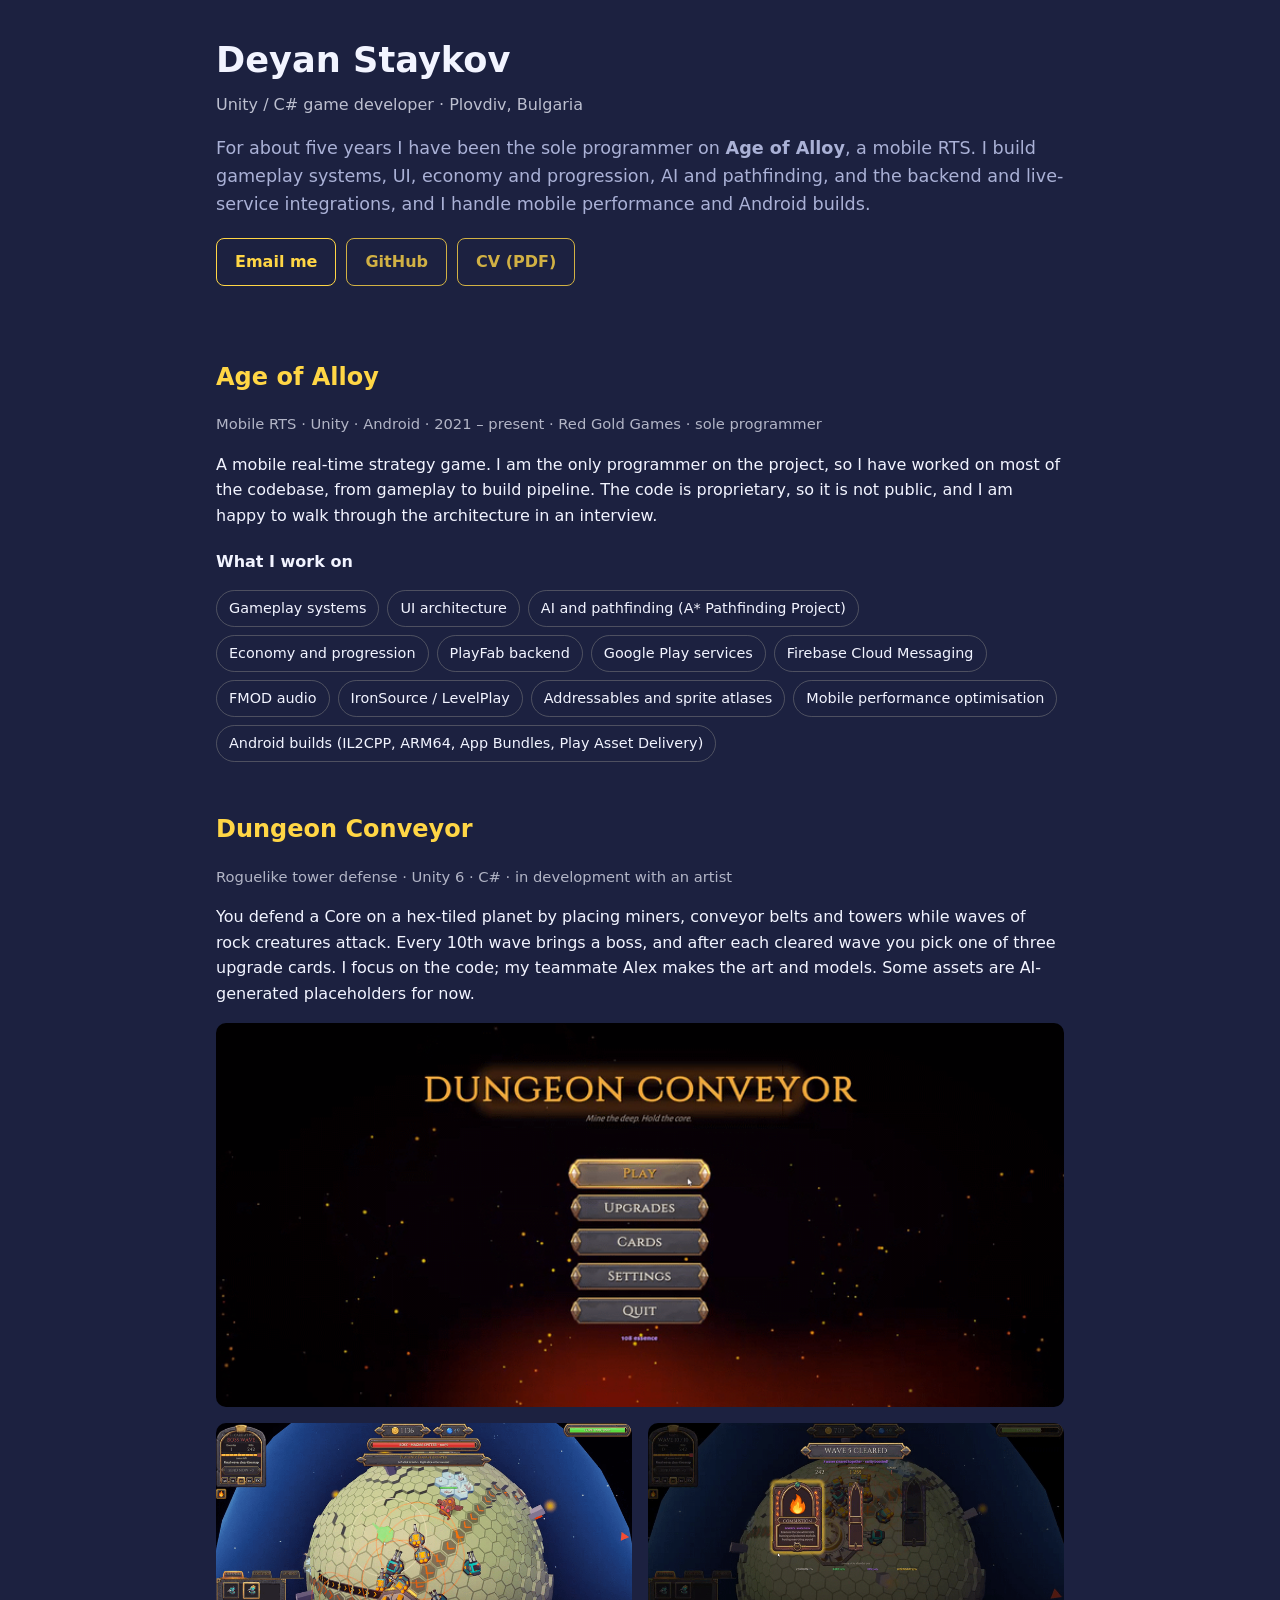
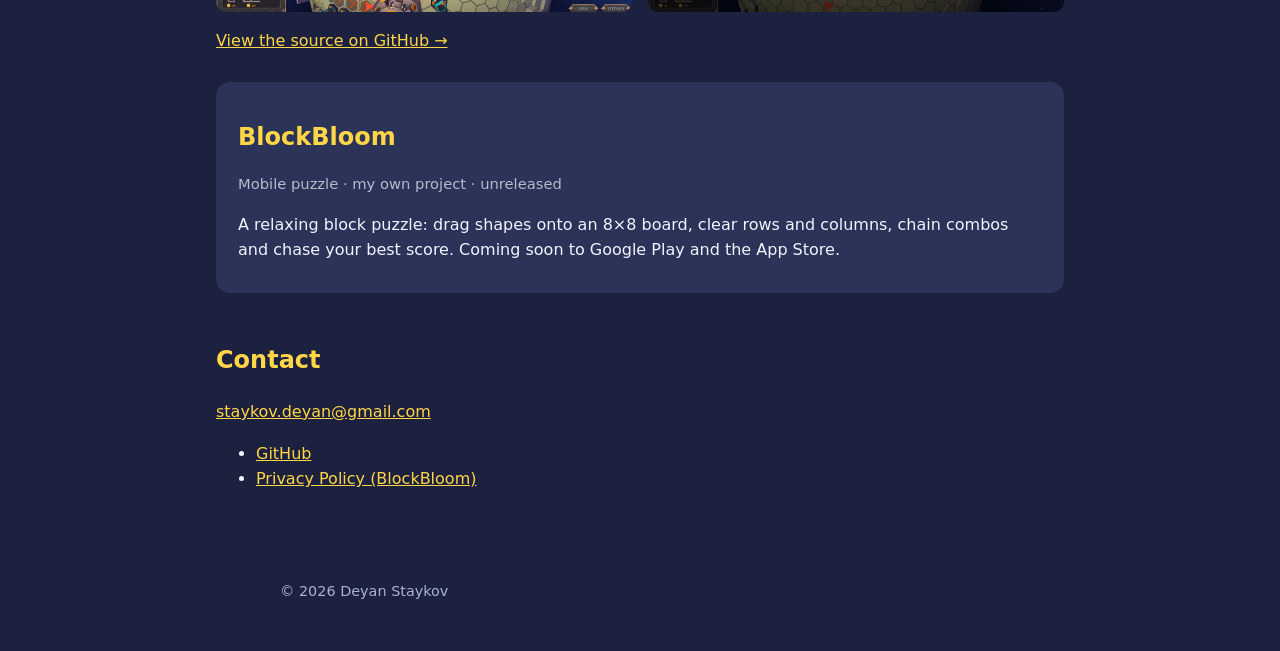
==== index.html @ de0b65d9 "Updating styling and projects" ====
<!DOCTYPE html>
<html lang="en">
<head>
  <meta charset="utf-8">
  <meta name="viewport" content="width=device-width, initial-scale=1">
  <title>Deyan Staykov – Unity / C# Game Developer</title>
  <meta name="description" content="Portfolio of Deyan Staykov, Unity / C# game developer: Age of Alloy, Dungeon Conveyor and BlockBloom.">
  <link rel="stylesheet" href="/style.css">
  <link rel="stylesheet" href="/portfolio.css">
</head>
<body>
  <main class="wrap">

    <header class="intro">
      <h1>Deyan Staykov</h1>
      <p class="role">Unity / C# game developer · Plovdiv, Bulgaria</p>
      <p class="lead">
        For about five years I have been the sole programmer on <strong>Age of Alloy</strong>, a mobile RTS.
        I build gameplay systems, UI, economy and progression, AI and pathfinding, and the backend and
        live-service integrations, and I handle mobile performance and Android builds.
      </p>
      <p class="links">
        <a class="btn" href="mailto:staykov.deyan@gmail.com">Email me</a>
        <a class="btn ghost" href="https://github.com/JustAcceptTheUsername">GitHub</a>
        <a class="btn ghost" href="/cv.pdf">CV (PDF)</a>
      </p>
    </header>

    <section id="age-of-alloy">
      <h2>Age of Alloy</h2>
      <p class="meta">Mobile RTS · Unity · Android · 2021 – present · Red Gold Games · sole programmer</p>
      <p>
        A mobile real-time strategy game. I am the only programmer on the project, so I have worked on most
        of the codebase, from gameplay to build pipeline. The code is proprietary, so it is not public, and I am
        happy to walk through the architecture in an interview.
      </p>
      <h3>What I work on</h3>
      <ul class="tags">
        <li>Gameplay systems</li>
        <li>UI architecture</li>
        <li>AI and pathfinding (A* Pathfinding Project)</li>
        <li>Economy and progression</li>
        <li>PlayFab backend</li>
        <li>Google Play services</li>
        <li>Firebase Cloud Messaging</li>
        <li>FMOD audio</li>
        <li>IronSource / LevelPlay</li>
        <li>Addressables and sprite atlases</li>
        <li>Mobile performance optimisation</li>
        <li>Android builds (IL2CPP, ARM64, App Bundles, Play Asset Delivery)</li>
      </ul>
      <!-- TODO: add screenshots / clip here once Red Gold Games approves what can be shown -->
    </section>

    <section id="dungeon-conveyor">
      <h2>Dungeon Conveyor</h2>
      <p class="meta">Roguelike tower defense · Unity 6 · C# · in development with an artist</p>
      <p>
        You defend a Core on a hex-tiled planet by placing miners, conveyor belts and towers while waves of
        rock creatures attack. Every 10th wave brings a boss, and after each cleared wave you pick one of three
        upgrade cards. I focus on the code; my teammate Alex makes the art and models. Some assets are AI-generated
        placeholders for now.
      </p>
      <img class="shot" src="/assets/dungeonconveyor-gameplay.gif" alt="Dungeon Conveyor gameplay" loading="lazy">
      <div class="grid2">
        <img class="shot" src="/assets/dungeonconveyor-boss.gif" alt="Boss fight in Dungeon Conveyor" loading="lazy">
        <img class="shot" src="/assets/dungeonconveyor-cards.gif" alt="Upgrade card selection in Dungeon Conveyor" loading="lazy">
      </div>
      <p><a href="https://github.com/JustAcceptTheUsername/DungeonConveyor">View the source on GitHub →</a></p>
    </section>

    <section id="blockbloom" class="card">
      <h2>BlockBloom</h2>
      <p class="meta">Mobile puzzle · my own project · unreleased</p>
      <p>
        A relaxing block puzzle: drag shapes onto an 8×8 board, clear rows and columns, chain combos and chase
        your best score. Coming soon to Google Play and the App Store.
      </p>
    </section>

    <section id="contact">
      <h2>Contact</h2>
      <p><a href="mailto:staykov.deyan@gmail.com">staykov.deyan@gmail.com</a></p>
      <ul>
        <li><a href="https://github.com/JustAcceptTheUsername">GitHub</a></li>
        <li><a href="/privacy/">Privacy Policy (BlockBloom)</a></li>
      </ul>
    </section>

  </main>
  <footer>© 2026 Deyan Staykov</footer>
</body>
</html>
---- style.css ----
:root {
  --bg: #1c2140;
  --card: #2b3359;
  --text: #f2f4ff;
  --muted: #aab1d6;
  --accent: #ffd645;
}

* { box-sizing: border-box; }

body {
  margin: 0;
  font-family: system-ui, -apple-system, "Segoe UI", Roboto, sans-serif;
  background: var(--bg);
  color: var(--text);
  line-height: 1.6;
}

main {
  max-width: 760px;
  margin: 0 auto;
  padding: 48px 20px 24px;
}

h1 { margin: 0 0 4px; font-size: 2.2rem; }
h2 { color: var(--accent); margin-top: 2rem; }
h3 { margin-top: 1.5rem; }

a { color: var(--accent); }

.lead { font-size: 1.15rem; color: var(--muted); margin-top: 0; }
.muted { color: var(--muted); }

.card {
  background: var(--card);
  border-radius: 14px;
  padding: 4px 22px 14px;
  margin-top: 28px;
}

table { border-collapse: collapse; width: 100%; margin: 12px 0; }
th, td { text-align: left; padding: 8px 10px; border-bottom: 1px solid var(--card); vertical-align: top; }
th { color: var(--muted); font-weight: 600; }

footer {
  max-width: 760px;
  margin: 0 auto;
  padding: 24px 20px 48px;
  color: var(--muted);
  font-size: 0.9rem;
}
---- portfolio.css ----
/* Portfolio additions. Loaded after style.css; style.css is left untouched
   because the privacy page uses it. */
.wrap { max-width: 880px; margin: 0 auto; padding: 32px 16px 48px; }

.intro { padding-bottom: 8px; }
.role { margin: 4px 0 16px; opacity: .75; }
.lead { font-size: 1.1rem; line-height: 1.6; }

.links { display: flex; flex-wrap: wrap; gap: 10px; margin-top: 20px; }
.btn {
  display: inline-block; padding: 10px 18px; border-radius: 8px;
  border: 1px solid currentColor; text-decoration: none; font-weight: 600;
}
.btn.ghost { opacity: .8; }

section { margin-top: 48px; }
.meta { opacity: .7; font-size: .92rem; margin-top: -4px; }
h3 { margin: 20px 0 8px; font-size: 1rem; }

.tags { list-style: none; padding: 0; display: flex; flex-wrap: wrap; gap: 8px; }
.tags li { padding: 6px 12px; border-radius: 999px; border: 1px solid rgba(128,128,128,.5); font-size: .9rem; }

.shot { display: block; width: 100%; height: auto; border-radius: 10px; margin: 16px 0 0; }
.grid2 { display: grid; grid-template-columns: 1fr 1fr; gap: 16px; }
@media (max-width: 640px) { .grid2 { grid-template-columns: 1fr; } }
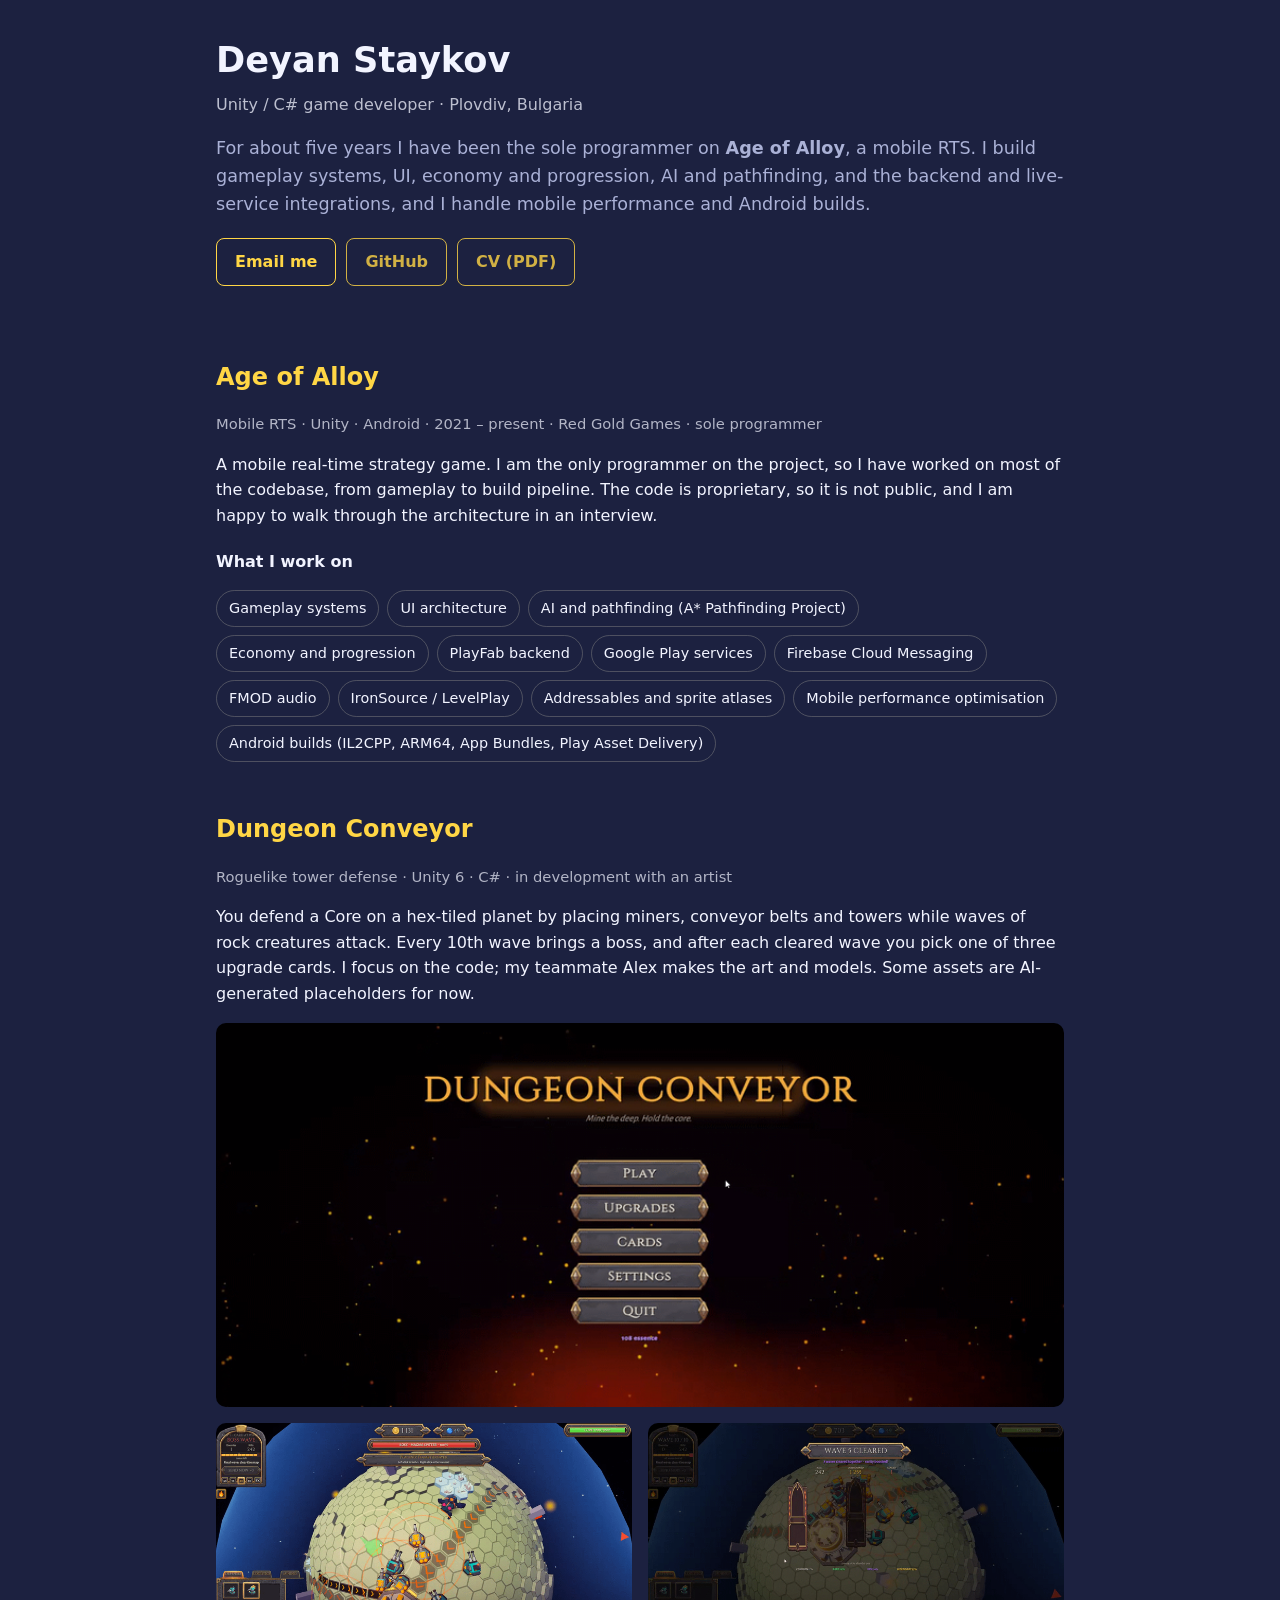
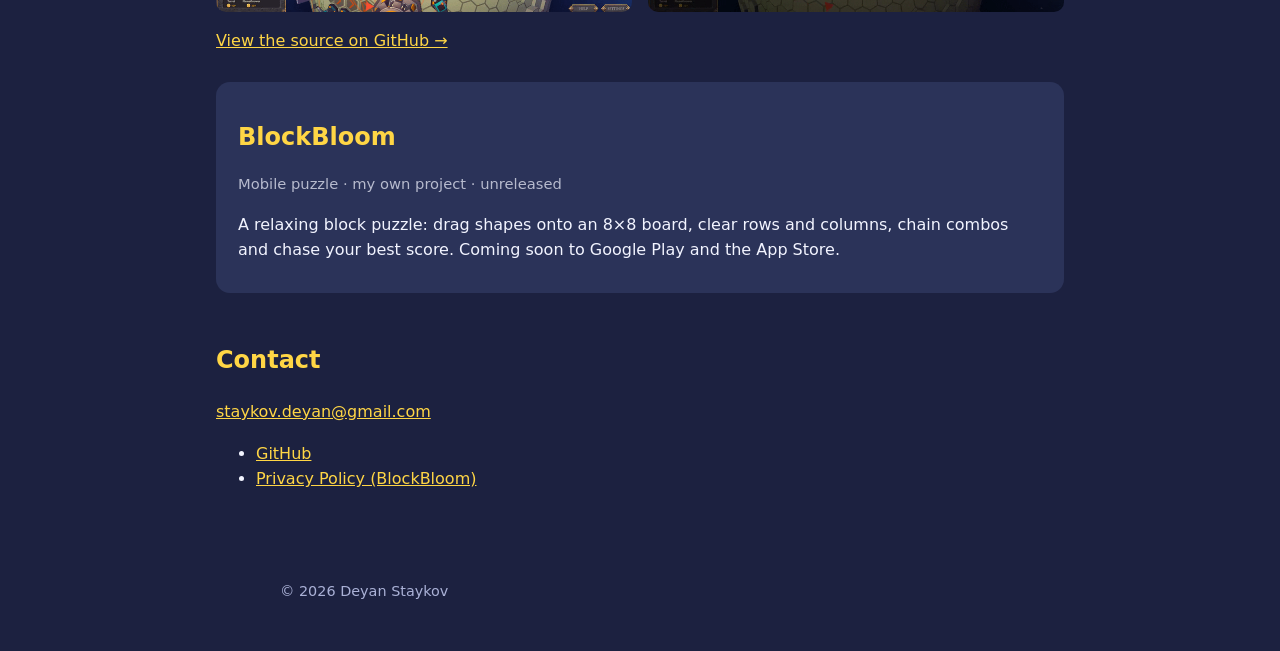
==== commit e02d1ff8: "Update added CV + index.html link" ====
--- a/index.html
+++ b/index.html
@@ -22,7 +22,7 @@
       <p class="links">
         <a class="btn" href="mailto:staykov.deyan@gmail.com">Email me</a>
         <a class="btn ghost" href="https://github.com/JustAcceptTheUsername">GitHub</a>
-        <a class="btn ghost" href="/cv.pdf">CV (PDF)</a>
+        <a class="btn ghost" href="/Deyan Staykov - Unity Developer - Resume.pdf">CV (PDF)</a>
       </p>
     </header>
 
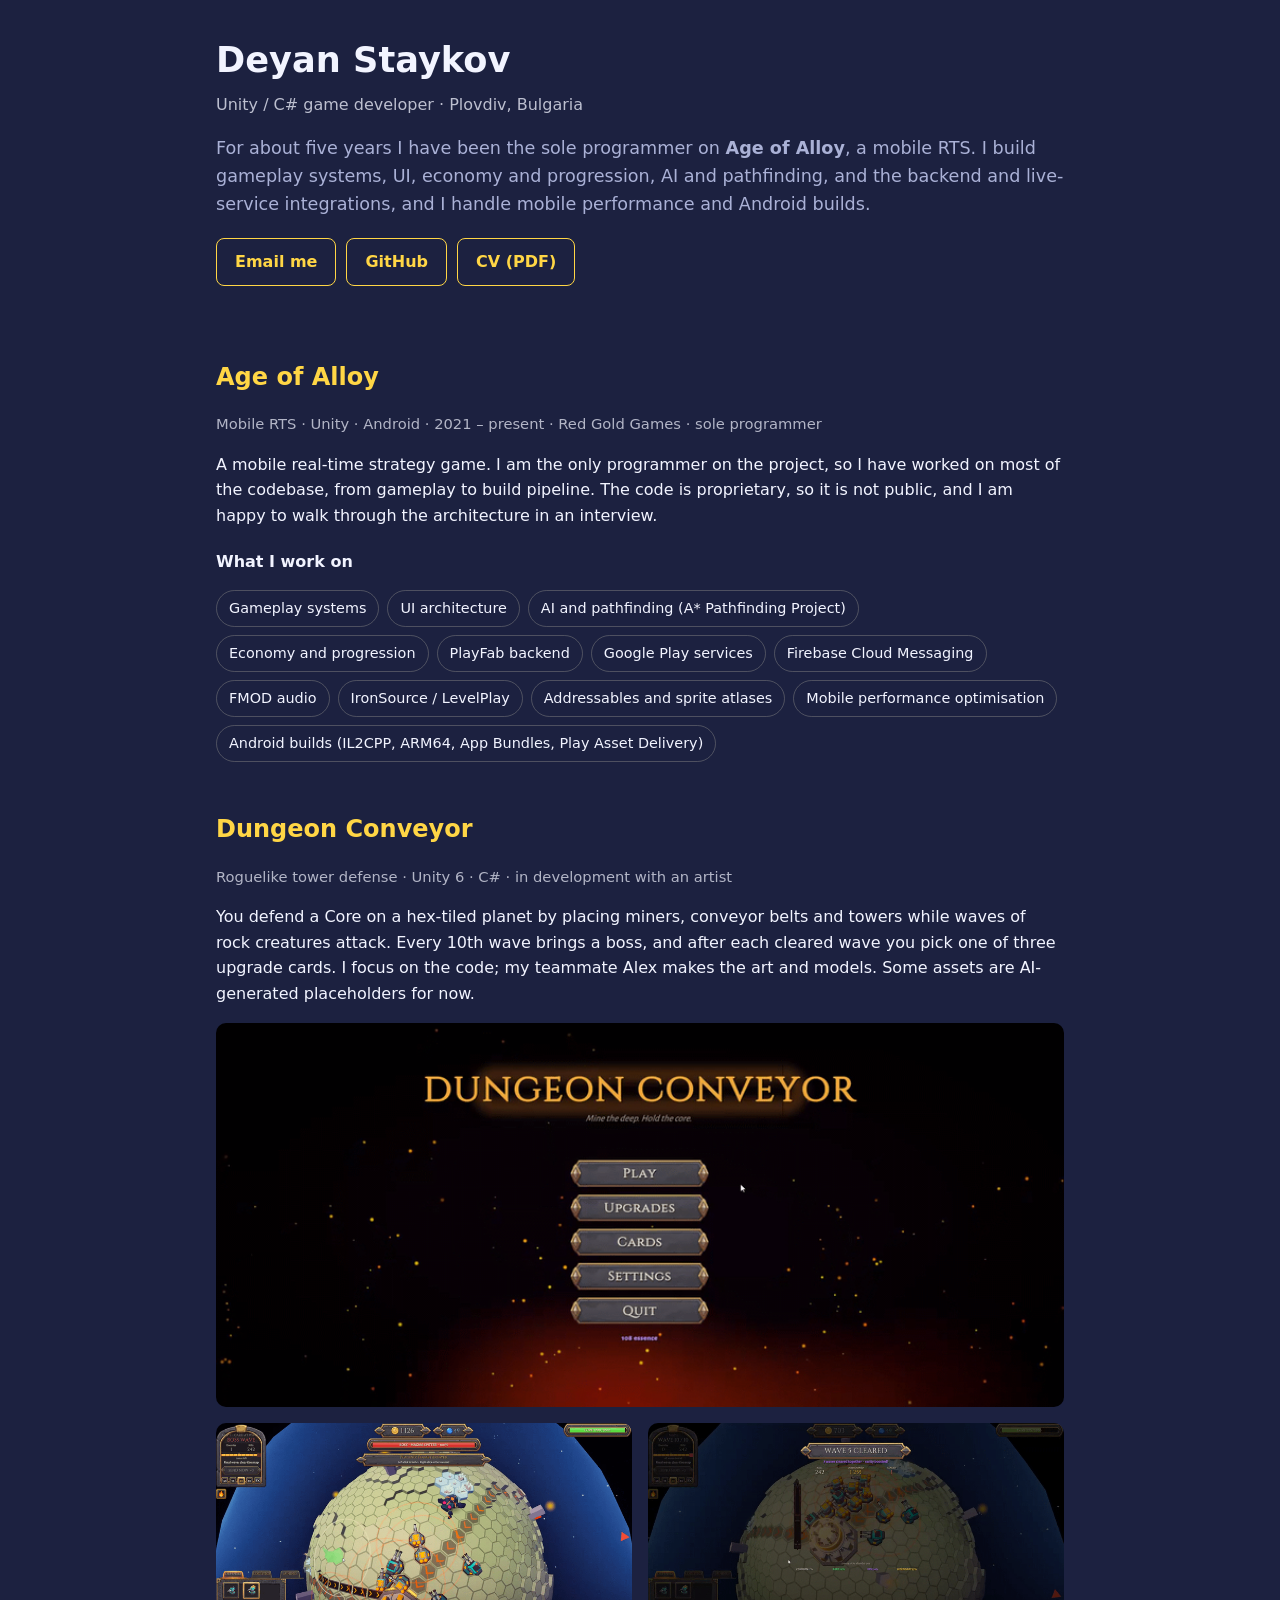
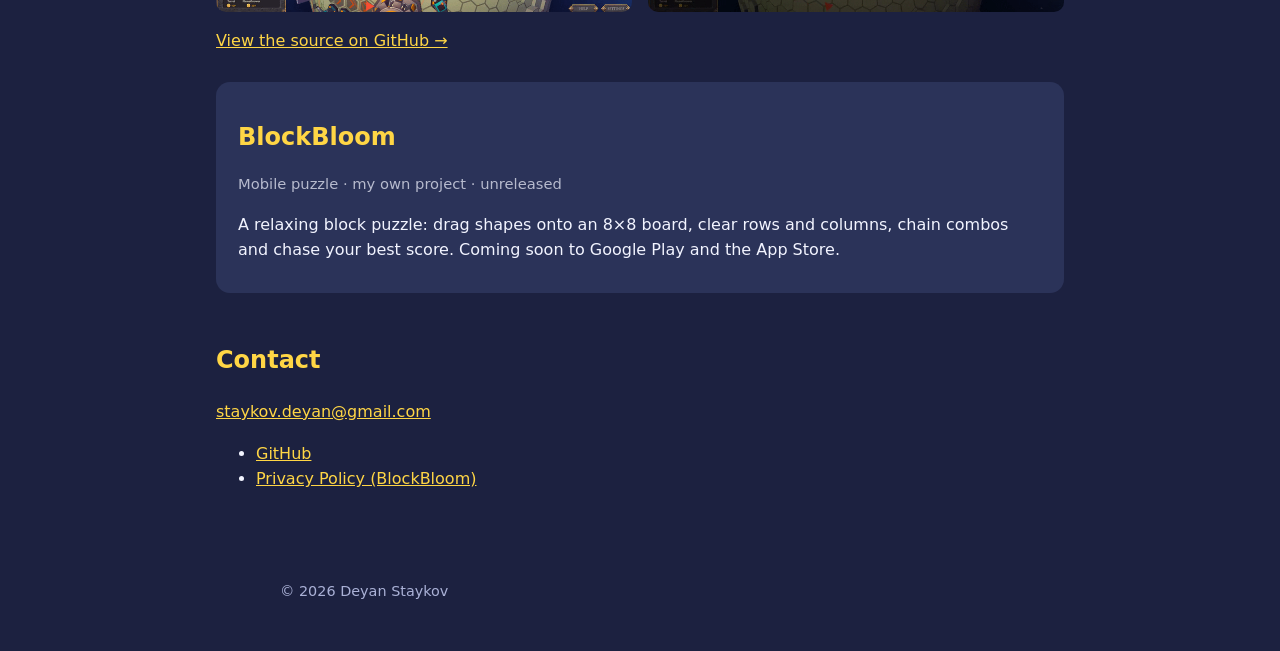
==== commit 028d06d1: "Removed ghost from styling" ====
--- a/index.html
+++ b/index.html
@@ -21,8 +21,8 @@
       </p>
       <p class="links">
         <a class="btn" href="mailto:staykov.deyan@gmail.com">Email me</a>
-        <a class="btn ghost" href="https://github.com/JustAcceptTheUsername">GitHub</a>
-        <a class="btn ghost" href="/Deyan Staykov - Unity Developer - Resume.pdf">CV (PDF)</a>
+        <a class="btn" href="https://github.com/JustAcceptTheUsername">GitHub</a>
+        <a class="btn" href="/Deyan Staykov - Unity Developer - Resume.pdf">CV (PDF)</a>
       </p>
     </header>
 
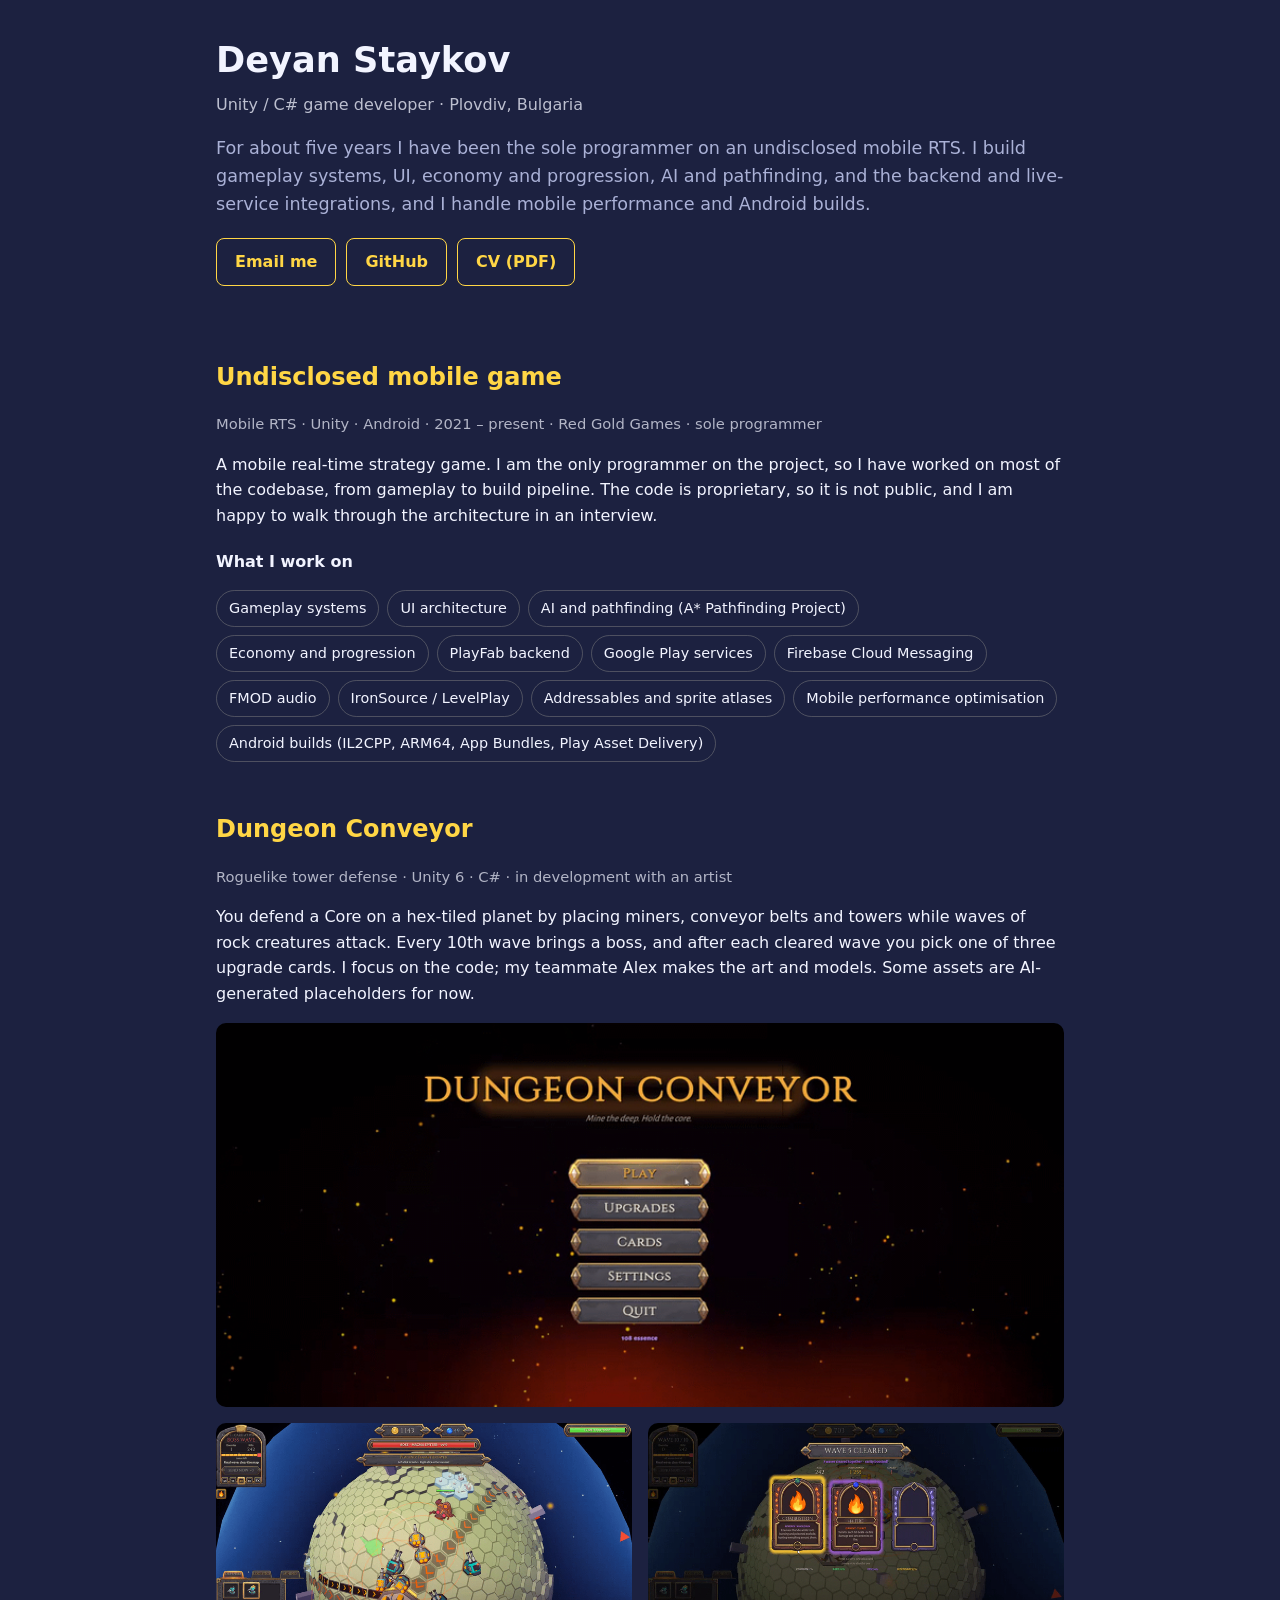
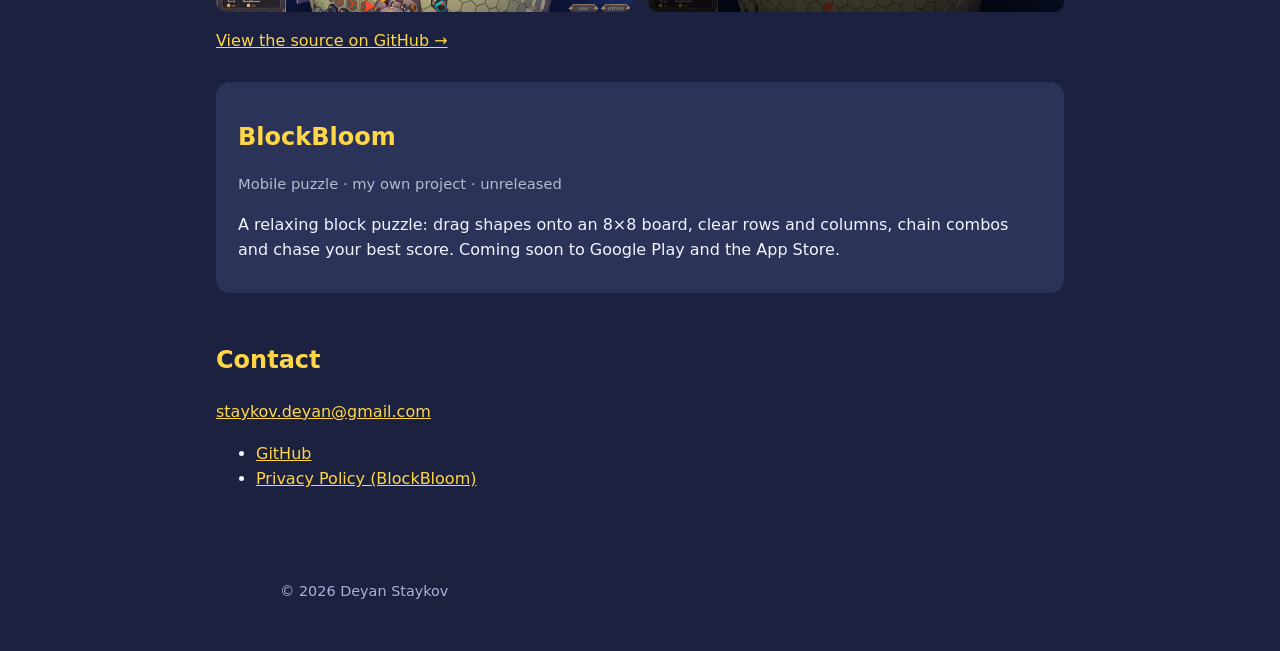
==== commit 3a2dd0a1: "Change project details from 'Age of Alloy' to 'Undisclosed mobile game' Updated project description " ====
--- a/index.html
+++ b/index.html
@@ -4,7 +4,7 @@
   <meta charset="utf-8">
   <meta name="viewport" content="width=device-width, initial-scale=1">
   <title>Deyan Staykov – Unity / C# Game Developer</title>
-  <meta name="description" content="Portfolio of Deyan Staykov, Unity / C# game developer: Age of Alloy, Dungeon Conveyor and BlockBloom.">
+  <meta name="description" content="Portfolio of Deyan Staykov, Unity / C# game developer: Undisclosed, Dungeon Conveyor and BlockBloom.">
   <link rel="stylesheet" href="/style.css">
   <link rel="stylesheet" href="/portfolio.css">
 </head>
@@ -15,7 +15,7 @@
       <h1>Deyan Staykov</h1>
       <p class="role">Unity / C# game developer · Plovdiv, Bulgaria</p>
       <p class="lead">
-        For about five years I have been the sole programmer on <strong>Age of Alloy</strong>, a mobile RTS.
+        For about five years I have been the sole programmer on an undisclosed mobile RTS.
         I build gameplay systems, UI, economy and progression, AI and pathfinding, and the backend and
         live-service integrations, and I handle mobile performance and Android builds.
       </p>
@@ -26,8 +26,8 @@
       </p>
     </header>
 
-    <section id="age-of-alloy">
-      <h2>Age of Alloy</h2>
+    <section id="undisclosed">
+      <h2>Undisclosed mobile game</h2>
       <p class="meta">Mobile RTS · Unity · Android · 2021 – present · Red Gold Games · sole programmer</p>
       <p>
         A mobile real-time strategy game. I am the only programmer on the project, so I have worked on most
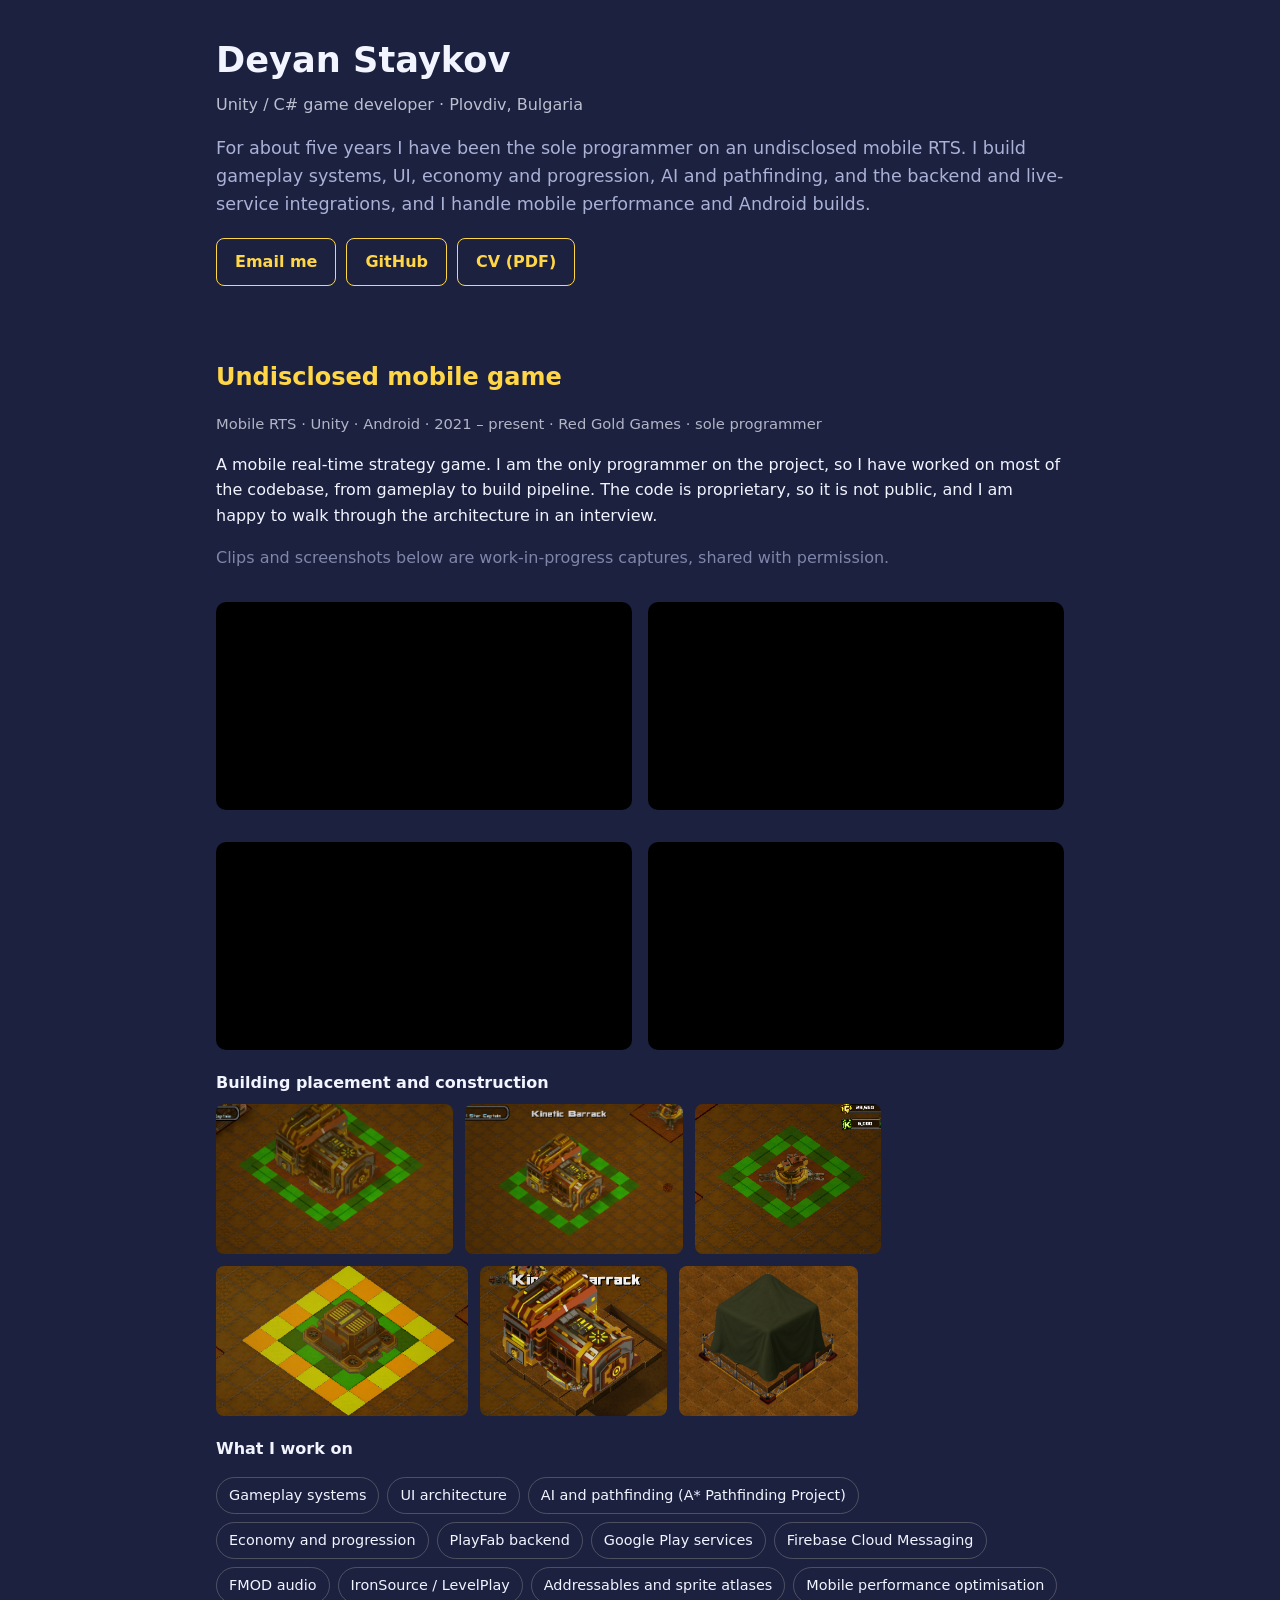
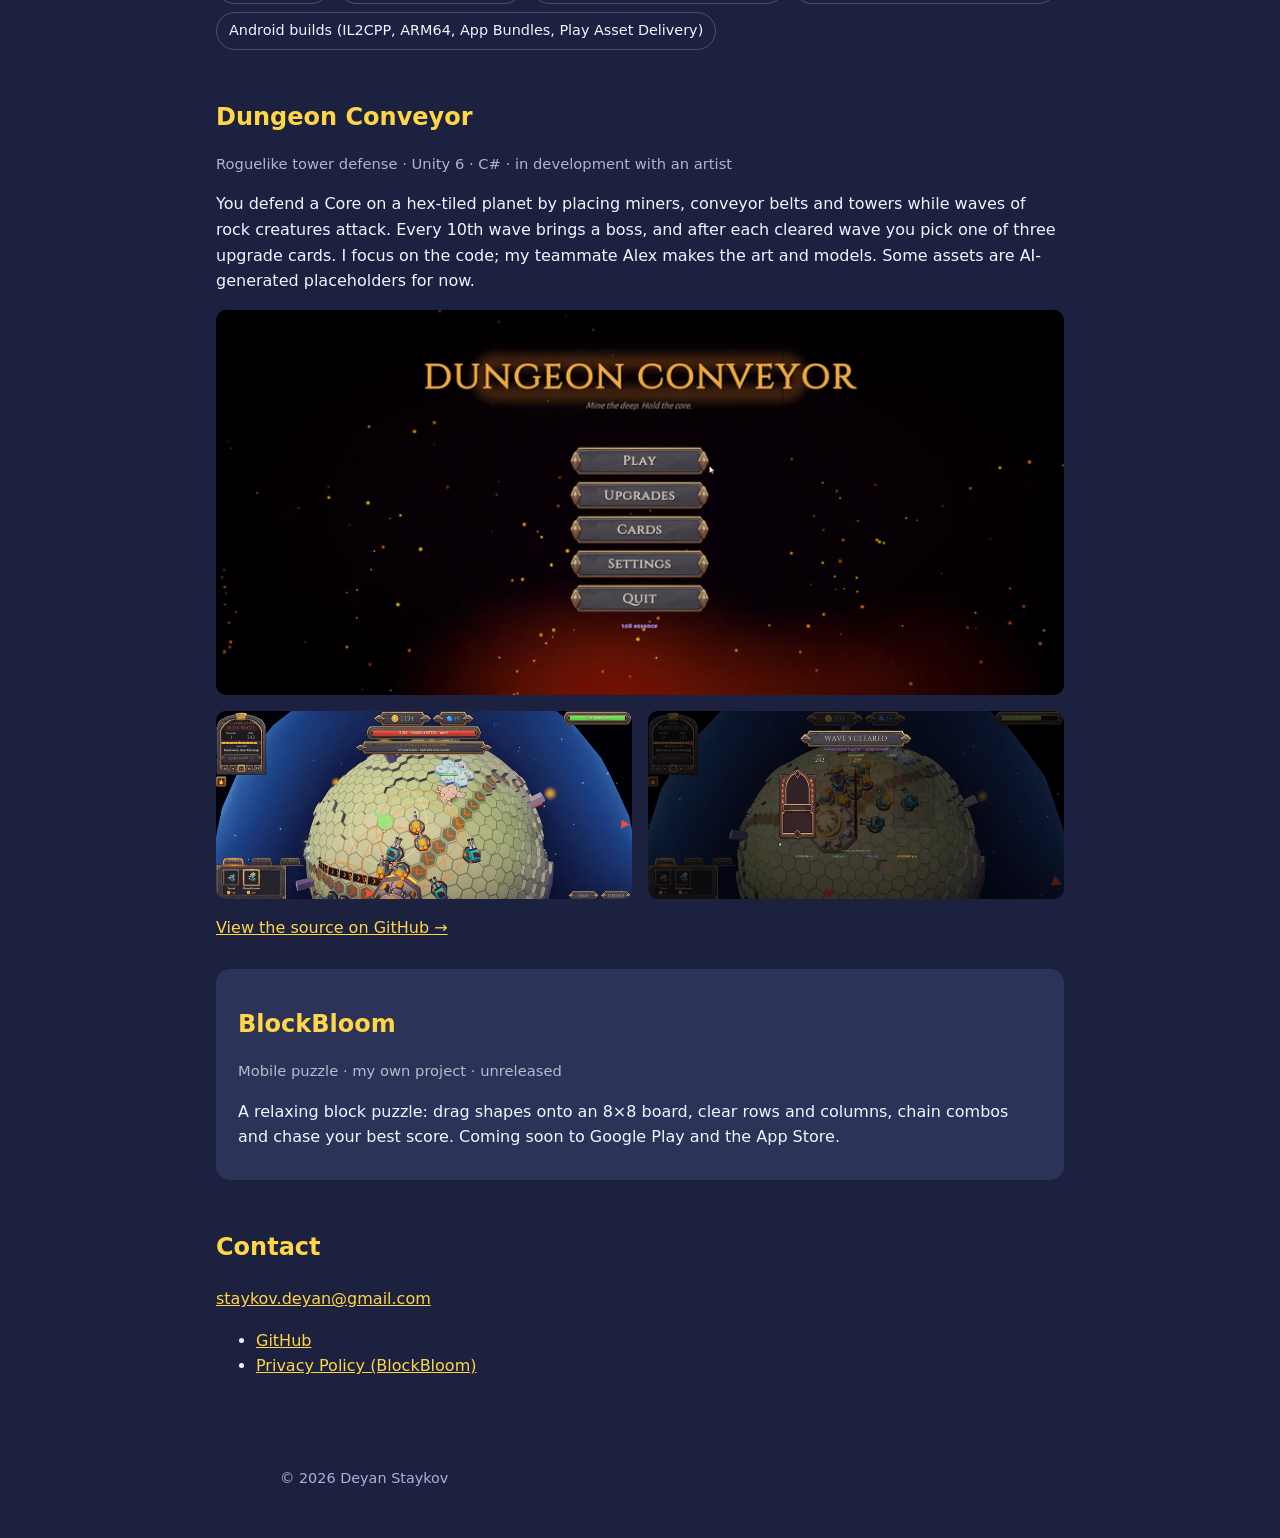
==== commit cf663f0a: "Add mobile RTS clips and screenshots, gallery styles Co-Authored-By: Claude Sonnet 5.5 <noreply@anth" ====
--- a/index.html
+++ b/index.html
@@ -34,6 +34,22 @@
         of the codebase, from gameplay to build pipeline. The code is proprietary, so it is not public, and I am
         happy to walk through the architecture in an interview.
       </p>
+      <p class="muted">Clips and screenshots below are work-in-progress captures, shared with permission.</p>
+      <div class="grid2">
+        <video class="shot" src="/assets/age-of-alloy/winds.mp4" autoplay muted loop playsinline preload="metadata" aria-label="Wind weather effect over the base"></video>
+        <video class="shot" src="/assets/age-of-alloy/tank.mp4" autoplay muted loop playsinline preload="metadata" aria-label="Tank and turret combat"></video>
+        <video class="shot" src="/assets/age-of-alloy/cryo-battle.mp4" autoplay muted loop playsinline preload="metadata" aria-label="Battle with cryo effects"></video>
+        <video class="shot" src="/assets/age-of-alloy/shield.mp4" autoplay muted loop playsinline preload="metadata" aria-label="Dome shield effect"></video>
+      </div>
+      <h3>Building placement and construction</h3>
+      <div class="thumbs">
+        <img src="/assets/age-of-alloy/building-placement.png" alt="Building placement preview with footprint" loading="lazy">
+        <img src="/assets/age-of-alloy/barracks-placement.png" alt="Barracks being placed on the grid" loading="lazy">
+        <img src="/assets/age-of-alloy/turret-placement.png" alt="Turret placement footprint" loading="lazy">
+        <img src="/assets/age-of-alloy/placement-footprint.png" alt="Placement footprint tiles" loading="lazy">
+        <img src="/assets/age-of-alloy/barracks-closeup.png" alt="Barracks close-up" loading="lazy">
+        <img src="/assets/age-of-alloy/construction.png" alt="Covered construction state" loading="lazy">
+      </div>
       <h3>What I work on</h3>
       <ul class="tags">
         <li>Gameplay systems</li>
@@ -49,7 +65,6 @@
         <li>Mobile performance optimisation</li>
         <li>Android builds (IL2CPP, ARM64, App Bundles, Play Asset Delivery)</li>
       </ul>
-      <!-- TODO: add screenshots / clip here once Red Gold Games approves what can be shown -->
     </section>
 
     <section id="dungeon-conveyor">
--- a/portfolio.css
+++ b/portfolio.css
@@ -21,5 +21,9 @@
 .tags li { padding: 6px 12px; border-radius: 999px; border: 1px solid rgba(128,128,128,.5); font-size: .9rem; }
 
 .shot { display: block; width: 100%; height: auto; border-radius: 10px; margin: 16px 0 0; }
+.thumbs { display: flex; flex-wrap: wrap; gap: 12px; }
+.thumbs img { height: 150px; width: auto; max-width: 100%; border-radius: 8px; }
+video.shot { background: #000; }
+.muted { opacity: .7; font-weight: normal; }
 .grid2 { display: grid; grid-template-columns: 1fr 1fr; gap: 16px; }
 @media (max-width: 640px) { .grid2 { grid-template-columns: 1fr; } }
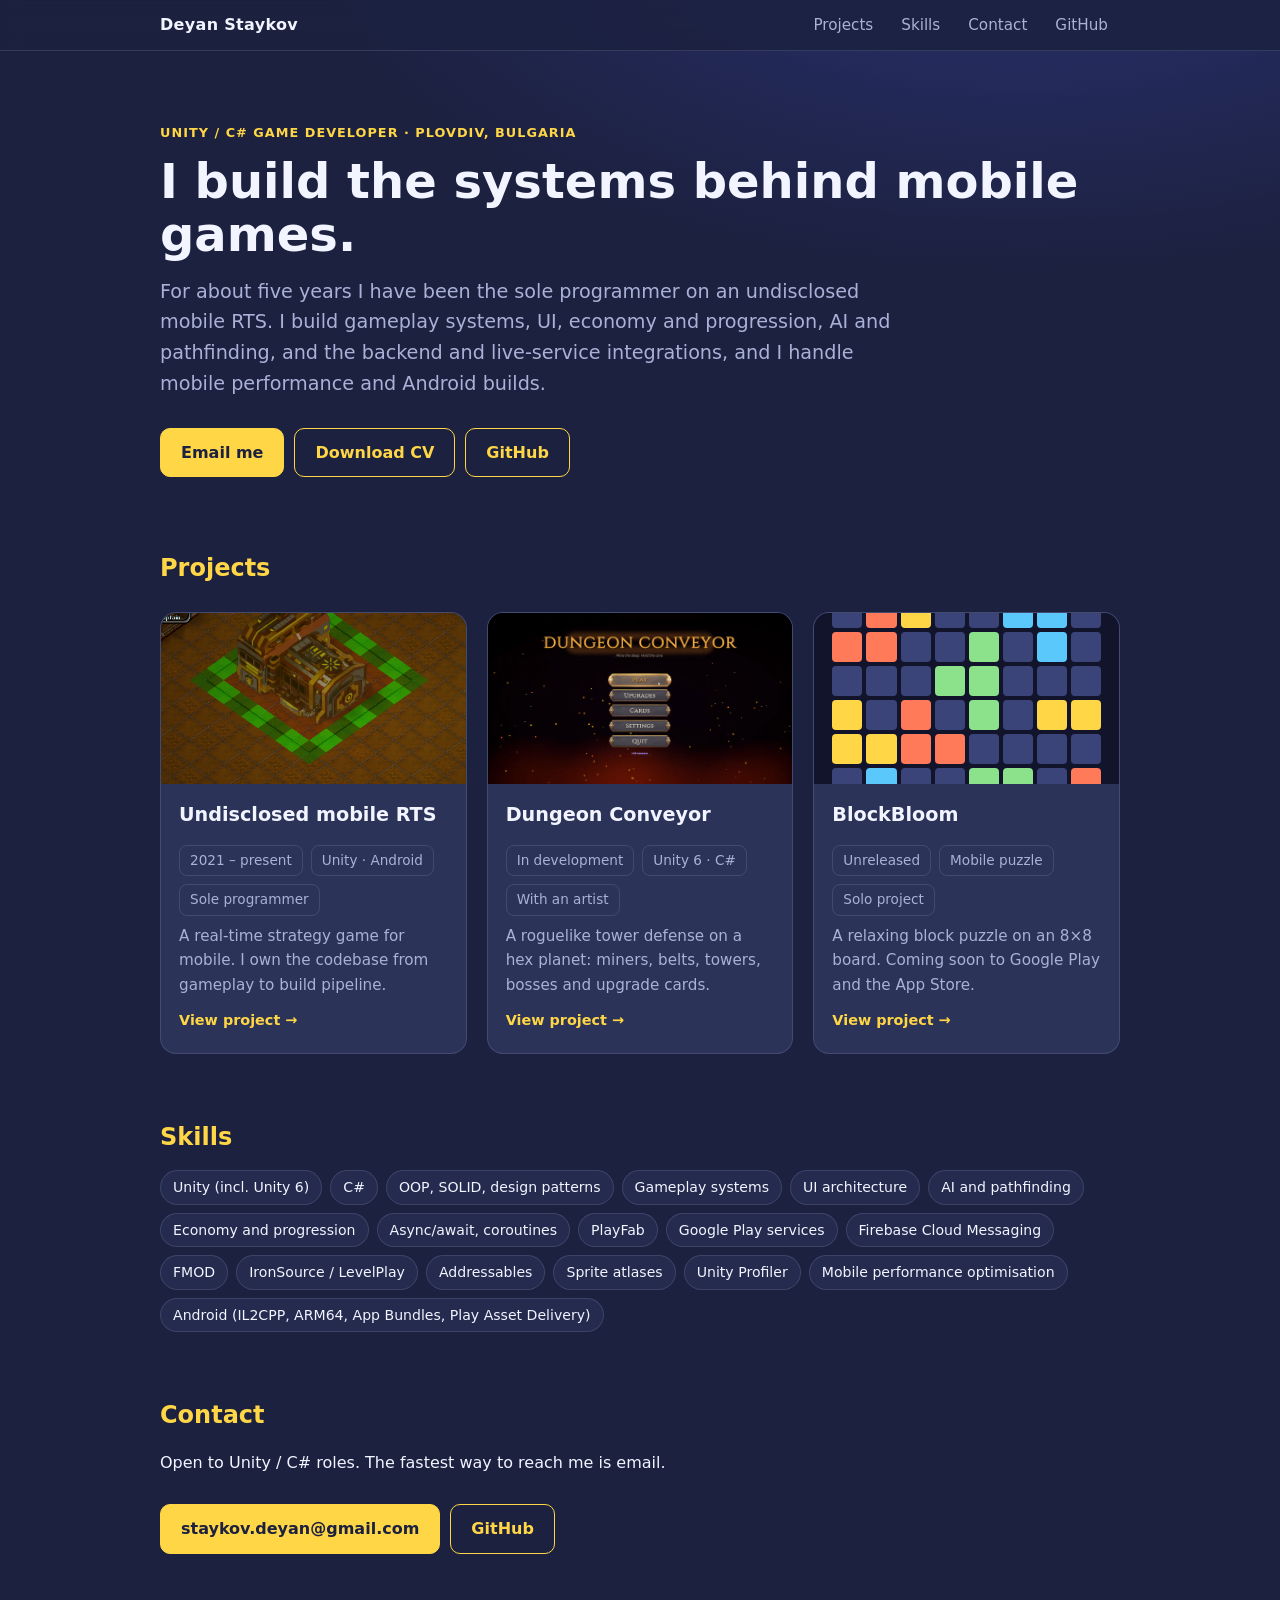
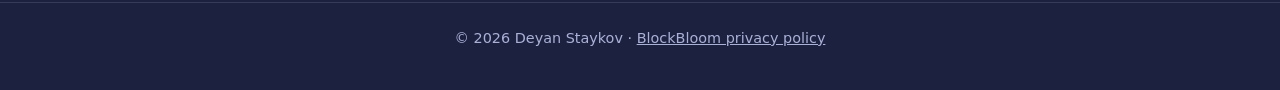
==== commit 2ad7c211: "Stylizing" ====
--- a/index.html
+++ b/index.html
@@ -4,105 +4,110 @@
   <meta charset="utf-8">
   <meta name="viewport" content="width=device-width, initial-scale=1">
   <title>Deyan Staykov – Unity / C# Game Developer</title>
-  <meta name="description" content="Portfolio of Deyan Staykov, Unity / C# game developer: Undisclosed, Dungeon Conveyor and BlockBloom.">
+  <meta name="description" content="Portfolio of Deyan Staykov, Unity / C# game developer: an undisclosed mobile RTS, Dungeon Conveyor and BlockBloom.">
   <link rel="stylesheet" href="/style.css">
   <link rel="stylesheet" href="/portfolio.css">
 </head>
 <body>
+  <nav class="nav">
+    <div class="nav-inner">
+      <a class="brand" href="/">Deyan Staykov</a>
+      <ul>
+        <li><a class="link" href="/#projects">Projects</a></li>
+        <li><a class="link" href="/#skills">Skills</a></li>
+        <li><a class="link" href="/#contact">Contact</a></li>
+        <li><a class="link" href="https://github.com/JustAcceptTheUsername">GitHub</a></li>
+      </ul>
+    </div>
+  </nav>
+
   <main class="wrap">
 
-    <header class="intro">
-      <h1>Deyan Staykov</h1>
-      <p class="role">Unity / C# game developer · Plovdiv, Bulgaria</p>
+    <header class="hero">
+      <p class="eyebrow">Unity / C# game developer · Plovdiv, Bulgaria</p>
+      <h1>I build the systems behind mobile games.</h1>
       <p class="lead">
         For about five years I have been the sole programmer on an undisclosed mobile RTS.
         I build gameplay systems, UI, economy and progression, AI and pathfinding, and the backend and
         live-service integrations, and I handle mobile performance and Android builds.
       </p>
-      <p class="links">
-        <a class="btn" href="mailto:staykov.deyan@gmail.com">Email me</a>
+      <div class="cta">
+        <a class="btn primary" href="mailto:staykov.deyan@gmail.com">Email me</a>
+        <a class="btn" href="/Deyan Staykov - Unity Developer - Resume.pdf">Download CV</a>
         <a class="btn" href="https://github.com/JustAcceptTheUsername">GitHub</a>
-        <a class="btn" href="/Deyan Staykov - Unity Developer - Resume.pdf">CV (PDF)</a>
-      </p>
+      </div>
     </header>
 
-    <section id="undisclosed">
-      <h2>Undisclosed mobile game</h2>
-      <p class="meta">Mobile RTS · Unity · Android · 2021 – present · Red Gold Games · sole programmer</p>
-      <p>
-        A mobile real-time strategy game. I am the only programmer on the project, so I have worked on most
-        of the codebase, from gameplay to build pipeline. The code is proprietary, so it is not public, and I am
-        happy to walk through the architecture in an interview.
-      </p>
-      <p class="muted">Clips and screenshots below are work-in-progress captures, shared with permission.</p>
-      <div class="grid2">
-        <video class="shot" src="/assets/age-of-alloy/winds.mp4" autoplay muted loop playsinline preload="metadata" aria-label="Wind weather effect over the base"></video>
-        <video class="shot" src="/assets/age-of-alloy/tank.mp4" autoplay muted loop playsinline preload="metadata" aria-label="Tank and turret combat"></video>
-        <video class="shot" src="/assets/age-of-alloy/cryo-battle.mp4" autoplay muted loop playsinline preload="metadata" aria-label="Battle with cryo effects"></video>
-        <video class="shot" src="/assets/age-of-alloy/shield.mp4" autoplay muted loop playsinline preload="metadata" aria-label="Dome shield effect"></video>
+    <section id="projects">
+      <h2>Projects</h2>
+      <div class="grid3">
+
+        <a class="pcard" href="/projects/mobile-rts/">
+          <div class="thumb"><img src="/assets/age-of-alloy/building-placement.png" alt="Building placement in the mobile RTS" loading="lazy"></div>
+          <div class="body">
+            <h3>Undisclosed mobile RTS</h3>
+            <ul class="meta-row"><li>2021 – present</li><li>Unity · Android</li><li>Sole programmer</li></ul>
+            <p>A real-time strategy game for mobile. I own the codebase from gameplay to build pipeline.</p>
+            <span class="more">View project →</span>
+          </div>
+        </a>
+
+        <a class="pcard" href="/projects/dungeon-conveyor/">
+          <div class="thumb"><img src="/assets/dungeonconveyor-gameplay.gif" alt="Dungeon Conveyor gameplay" loading="lazy"></div>
+          <div class="body">
+            <h3>Dungeon Conveyor</h3>
+            <ul class="meta-row"><li>In development</li><li>Unity 6 · C#</li><li>With an artist</li></ul>
+            <p>A roguelike tower defense on a hex planet: miners, belts, towers, bosses and upgrade cards.</p>
+            <span class="more">View project →</span>
+          </div>
+        </a>
+
+        <a class="pcard" href="/projects/blockbloom/">
+          <div class="thumb">
+            <div class="board" aria-hidden="true">
+              <i></i><i></i><i class="a"></i><i class="a"></i><i></i><i></i><i class="c"></i><i></i>
+              <i></i><i class="b"></i><i class="a"></i><i></i><i></i><i class="c"></i><i class="c"></i><i></i>
+              <i class="b"></i><i class="b"></i><i></i><i></i><i class="d"></i><i></i><i class="c"></i><i></i>
+              <i></i><i></i><i></i><i class="d"></i><i class="d"></i><i></i><i></i><i></i>
+              <i class="a"></i><i></i><i class="b"></i><i></i><i class="d"></i><i></i><i class="a"></i><i class="a"></i>
+              <i class="a"></i><i class="a"></i><i class="b"></i><i class="b"></i><i></i><i></i><i></i><i></i>
+              <i></i><i class="c"></i><i></i><i></i><i class="d"></i><i class="d"></i><i></i><i class="b"></i>
+              <i></i><i class="c"></i><i class="c"></i><i></i><i></i><i class="a"></i><i></i><i class="b"></i>
+            </div>
+          </div>
+          <div class="body">
+            <h3>BlockBloom</h3>
+            <ul class="meta-row"><li>Unreleased</li><li>Mobile puzzle</li><li>Solo project</li></ul>
+            <p>A relaxing block puzzle on an 8×8 board. Coming soon to Google Play and the App Store.</p>
+            <span class="more">View project →</span>
+          </div>
+        </a>
+
       </div>
-      <h3>Building placement and construction</h3>
-      <div class="thumbs">
-        <img src="/assets/age-of-alloy/building-placement.png" alt="Building placement preview with footprint" loading="lazy">
-        <img src="/assets/age-of-alloy/barracks-placement.png" alt="Barracks being placed on the grid" loading="lazy">
-        <img src="/assets/age-of-alloy/turret-placement.png" alt="Turret placement footprint" loading="lazy">
-        <img src="/assets/age-of-alloy/placement-footprint.png" alt="Placement footprint tiles" loading="lazy">
-        <img src="/assets/age-of-alloy/barracks-closeup.png" alt="Barracks close-up" loading="lazy">
-        <img src="/assets/age-of-alloy/construction.png" alt="Covered construction state" loading="lazy">
-      </div>
-      <h3>What I work on</h3>
-      <ul class="tags">
-        <li>Gameplay systems</li>
-        <li>UI architecture</li>
-        <li>AI and pathfinding (A* Pathfinding Project)</li>
-        <li>Economy and progression</li>
-        <li>PlayFab backend</li>
-        <li>Google Play services</li>
-        <li>Firebase Cloud Messaging</li>
-        <li>FMOD audio</li>
-        <li>IronSource / LevelPlay</li>
-        <li>Addressables and sprite atlases</li>
-        <li>Mobile performance optimisation</li>
-        <li>Android builds (IL2CPP, ARM64, App Bundles, Play Asset Delivery)</li>
-      </ul>
     </section>
 
-    <section id="dungeon-conveyor">
-      <h2>Dungeon Conveyor</h2>
-      <p class="meta">Roguelike tower defense · Unity 6 · C# · in development with an artist</p>
-      <p>
-        You defend a Core on a hex-tiled planet by placing miners, conveyor belts and towers while waves of
-        rock creatures attack. Every 10th wave brings a boss, and after each cleared wave you pick one of three
-        upgrade cards. I focus on the code; my teammate Alex makes the art and models. Some assets are AI-generated
-        placeholders for now.
-      </p>
-      <img class="shot" src="/assets/dungeonconveyor-gameplay.gif" alt="Dungeon Conveyor gameplay" loading="lazy">
-      <div class="grid2">
-        <img class="shot" src="/assets/dungeonconveyor-boss.gif" alt="Boss fight in Dungeon Conveyor" loading="lazy">
-        <img class="shot" src="/assets/dungeonconveyor-cards.gif" alt="Upgrade card selection in Dungeon Conveyor" loading="lazy">
-      </div>
-      <p><a href="https://github.com/JustAcceptTheUsername/DungeonConveyor">View the source on GitHub →</a></p>
-    </section>
-
-    <section id="blockbloom" class="card">
-      <h2>BlockBloom</h2>
-      <p class="meta">Mobile puzzle · my own project · unreleased</p>
-      <p>
-        A relaxing block puzzle: drag shapes onto an 8×8 board, clear rows and columns, chain combos and chase
-        your best score. Coming soon to Google Play and the App Store.
-      </p>
+    <section id="skills">
+      <h2>Skills</h2>
+      <ul class="chips">
+        <li>Unity (incl. Unity 6)</li><li>C#</li><li>OOP, SOLID, design patterns</li><li>Gameplay systems</li>
+        <li>UI architecture</li><li>AI and pathfinding</li><li>Economy and progression</li>
+        <li>Async/await, coroutines</li><li>PlayFab</li><li>Google Play services</li>
+        <li>Firebase Cloud Messaging</li><li>FMOD</li><li>IronSource / LevelPlay</li>
+        <li>Addressables</li><li>Sprite atlases</li><li>Unity Profiler</li>
+        <li>Mobile performance optimisation</li><li>Android (IL2CPP, ARM64, App Bundles, Play Asset Delivery)</li>
+      </ul>
     </section>
 
     <section id="contact">
       <h2>Contact</h2>
-      <p><a href="mailto:staykov.deyan@gmail.com">staykov.deyan@gmail.com</a></p>
-      <ul>
-        <li><a href="https://github.com/JustAcceptTheUsername">GitHub</a></li>
-        <li><a href="/privacy/">Privacy Policy (BlockBloom)</a></li>
-      </ul>
+      <p>Open to Unity / C# roles. The fastest way to reach me is email.</p>
+      <div class="cta">
+        <a class="btn primary" href="mailto:staykov.deyan@gmail.com">staykov.deyan@gmail.com</a>
+        <a class="btn" href="https://github.com/JustAcceptTheUsername">GitHub</a>
+      </div>
     </section>
 
   </main>
-  <footer>© 2026 Deyan Staykov</footer>
+  <footer>© 2026 Deyan Staykov · <a href="/privacy/">BlockBloom privacy policy</a></footer>
 </body>
 </html>
--- a/portfolio.css
+++ b/portfolio.css
@@ -1,29 +1,103 @@
-/* Portfolio additions. Loaded after style.css; style.css is left untouched
-   because the privacy page uses it. */
-.wrap { max-width: 880px; margin: 0 auto; padding: 32px 16px 48px; }
+/* Portfolio layer. Loaded after style.css (which supplies the colour variables
+   and is shared with the privacy page, so it is left untouched). */
+:root {
+  --line: rgba(170, 177, 214, .18);
+  --card-hi: #343d6a;
+  --radius: 16px;
+}
 
-.intro { padding-bottom: 8px; }
-.role { margin: 4px 0 16px; opacity: .75; }
-.lead { font-size: 1.1rem; line-height: 1.6; }
+html { scroll-behavior: smooth; }
+body { background: radial-gradient(1200px 600px at 80% -10%, #2a3170 0%, transparent 60%), var(--bg); background-attachment: fixed; }
 
-.links { display: flex; flex-wrap: wrap; gap: 10px; margin-top: 20px; }
+.wrap { max-width: 1000px; margin: 0 auto; padding: 0 20px 48px; }
+.wrap h1 { font-size: clamp(2rem, 5vw, 3rem); line-height: 1.1; }
+.wrap h2 { margin: 0 0 .4em; }
+.wrap section { margin-top: 64px; }
+.wrap p { max-width: 68ch; }
+
+/* ---------- top nav ---------- */
+.nav {
+  position: sticky; top: 0; z-index: 10;
+  background: rgba(28, 33, 64, .85); backdrop-filter: blur(10px);
+  border-bottom: 1px solid var(--line);
+}
+.nav-inner {
+  max-width: 1000px; margin: 0 auto; padding: 12px 20px;
+  display: flex; align-items: center; justify-content: space-between; gap: 16px; flex-wrap: wrap;
+}
+.brand { color: var(--text); font-weight: 700; text-decoration: none; letter-spacing: .02em; }
+.nav ul { list-style: none; margin: 0; padding: 0; display: flex; gap: 4px; flex-wrap: wrap; }
+.nav a.link { color: var(--muted); text-decoration: none; padding: 6px 12px; border-radius: 8px; font-size: .95rem; }
+.nav a.link:hover { color: var(--text); background: var(--card); }
+.nav a.link[aria-current="page"] { color: var(--accent); }
+
+/* ---------- hero ---------- */
+.hero { padding: 72px 0 8px; }
+.eyebrow { color: var(--accent); font-weight: 600; letter-spacing: .08em; text-transform: uppercase; font-size: .8rem; margin: 0 0 12px; }
+.hero .lead { font-size: 1.2rem; max-width: 60ch; margin-top: 16px; }
+.cta { display: flex; flex-wrap: wrap; gap: 10px; margin-top: 28px; }
 .btn {
-  display: inline-block; padding: 10px 18px; border-radius: 8px;
-  border: 1px solid currentColor; text-decoration: none; font-weight: 600;
+  display: inline-block; padding: 11px 20px; border-radius: 10px; text-decoration: none; font-weight: 600;
+  border: 1px solid var(--accent); color: var(--accent); transition: transform .15s, background .15s, color .15s;
 }
-.btn.ghost { opacity: .8; }
+.btn:hover { transform: translateY(-2px); }
+.btn.primary { background: var(--accent); color: #1c2140; }
+.btn.primary:hover { background: #ffe27a; }
 
-section { margin-top: 48px; }
-.meta { opacity: .7; font-size: .92rem; margin-top: -4px; }
-h3 { margin: 20px 0 8px; font-size: 1rem; }
+/* ---------- project cards ---------- */
+.grid3 { display: grid; grid-template-columns: repeat(auto-fit, minmax(290px, 1fr)); gap: 20px; margin-top: 24px; }
+.pcard {
+  display: flex; flex-direction: column; background: var(--card); border: 1px solid var(--line);
+  border-radius: var(--radius); overflow: hidden; text-decoration: none; color: var(--text);
+  transition: transform .18s, border-color .18s, background .18s;
+}
+.pcard:hover { transform: translateY(-4px); border-color: var(--accent); background: var(--card-hi); }
+.pcard .thumb { aspect-ratio: 16 / 9; background: #11142b; overflow: hidden; }
+.pcard .thumb img, .pcard .thumb video { width: 100%; height: 100%; object-fit: cover; display: block; }
+.pcard .body { padding: 16px 18px 20px; }
+.pcard h3 { margin: 0 0 4px; font-size: 1.2rem; color: var(--text); }
+.pcard p { margin: 8px 0 0; color: var(--muted); font-size: .95rem; }
+.pcard .more { display: inline-block; margin-top: 12px; color: var(--accent); font-weight: 600; font-size: .9rem; }
 
-.tags { list-style: none; padding: 0; display: flex; flex-wrap: wrap; gap: 8px; }
-.tags li { padding: 6px 12px; border-radius: 999px; border: 1px solid rgba(128,128,128,.5); font-size: .9rem; }
+.board { display: grid; grid-template-columns: repeat(8, 1fr); gap: 4px; padding: 18px; height: 100%; align-content: center; }
+.board i { aspect-ratio: 1; border-radius: 4px; background: #3a4478; }
+.board i.a { background: #ffd645; } .board i.b { background: #ff7a59; } .board i.c { background: #5ac8fa; } .board i.d { background: #8be28b; }
 
-.shot { display: block; width: 100%; height: auto; border-radius: 10px; margin: 16px 0 0; }
-.thumbs { display: flex; flex-wrap: wrap; gap: 12px; }
-.thumbs img { height: 150px; width: auto; max-width: 100%; border-radius: 8px; }
-video.shot { background: #000; }
-.muted { opacity: .7; font-weight: normal; }
-.grid2 { display: grid; grid-template-columns: 1fr 1fr; gap: 16px; }
-@media (max-width: 640px) { .grid2 { grid-template-columns: 1fr; } }
+/* ---------- chips and meta ---------- */
+.chips { list-style: none; margin: 14px 0 0; padding: 0; display: flex; flex-wrap: wrap; gap: 8px; }
+.chips li { padding: 5px 12px; border-radius: 999px; border: 1px solid var(--line); background: rgba(43, 51, 89, .6); font-size: .88rem; color: var(--text); }
+.meta-row { display: flex; flex-wrap: wrap; gap: 8px; margin: 14px 0 0; padding: 0; list-style: none; }
+.meta-row li { font-size: .85rem; color: var(--muted); padding: 4px 10px; border: 1px solid var(--line); border-radius: 8px; }
+
+/* ---------- project pages ---------- */
+.crumb { margin: 28px 0 0; font-size: .92rem; }
+.crumb a { color: var(--muted); text-decoration: none; }
+.crumb a:hover { color: var(--accent); }
+.phead { padding: 24px 0 8px; }
+.note { background: rgba(255, 214, 69, .08); border: 1px solid rgba(255, 214, 69, .3); border-radius: 12px; padding: 12px 16px; color: var(--muted); font-size: .93rem; max-width: 68ch; }
+.two { display: grid; grid-template-columns: 1fr 1fr; gap: 28px; }
+.list { padding-left: 1.2em; margin: 0; }
+.list li { margin: .35em 0; }
+.shot { display: block; width: 100%; height: auto; border-radius: 12px; border: 1px solid var(--line); background: #000; }
+.gallery { display: grid; grid-template-columns: repeat(auto-fit, minmax(300px, 1fr)); gap: 16px; margin-top: 18px; }
+.gallery.pair { grid-template-columns: repeat(2, 1fr); }
+.phead .lead { margin-top: 20px; }
+.gallery.thumbs { grid-template-columns: repeat(auto-fill, minmax(180px, 1fr)); }
+.gallery.thumbs img { height: 150px; width: 100%; object-fit: cover; border-radius: 10px; border: 1px solid var(--line); }
+.pnav { display: flex; justify-content: space-between; gap: 16px; flex-wrap: wrap; margin-top: 72px; padding-top: 24px; border-top: 1px solid var(--line); }
+.pnav a { text-decoration: none; font-weight: 600; }
+
+/* ---------- footer ---------- */
+footer { border-top: 1px solid var(--line); max-width: none; padding: 24px 20px 40px; text-align: center; }
+footer a { color: var(--muted); }
+footer a:hover { color: var(--accent); }
+
+@media (max-width: 720px) {
+  .two { grid-template-columns: 1fr; }
+  .hero { padding-top: 40px; }
+  .wrap section { margin-top: 48px; }
+}
+@media (prefers-reduced-motion: reduce) {
+  html { scroll-behavior: auto; }
+  .btn, .pcard { transition: none; }
+}
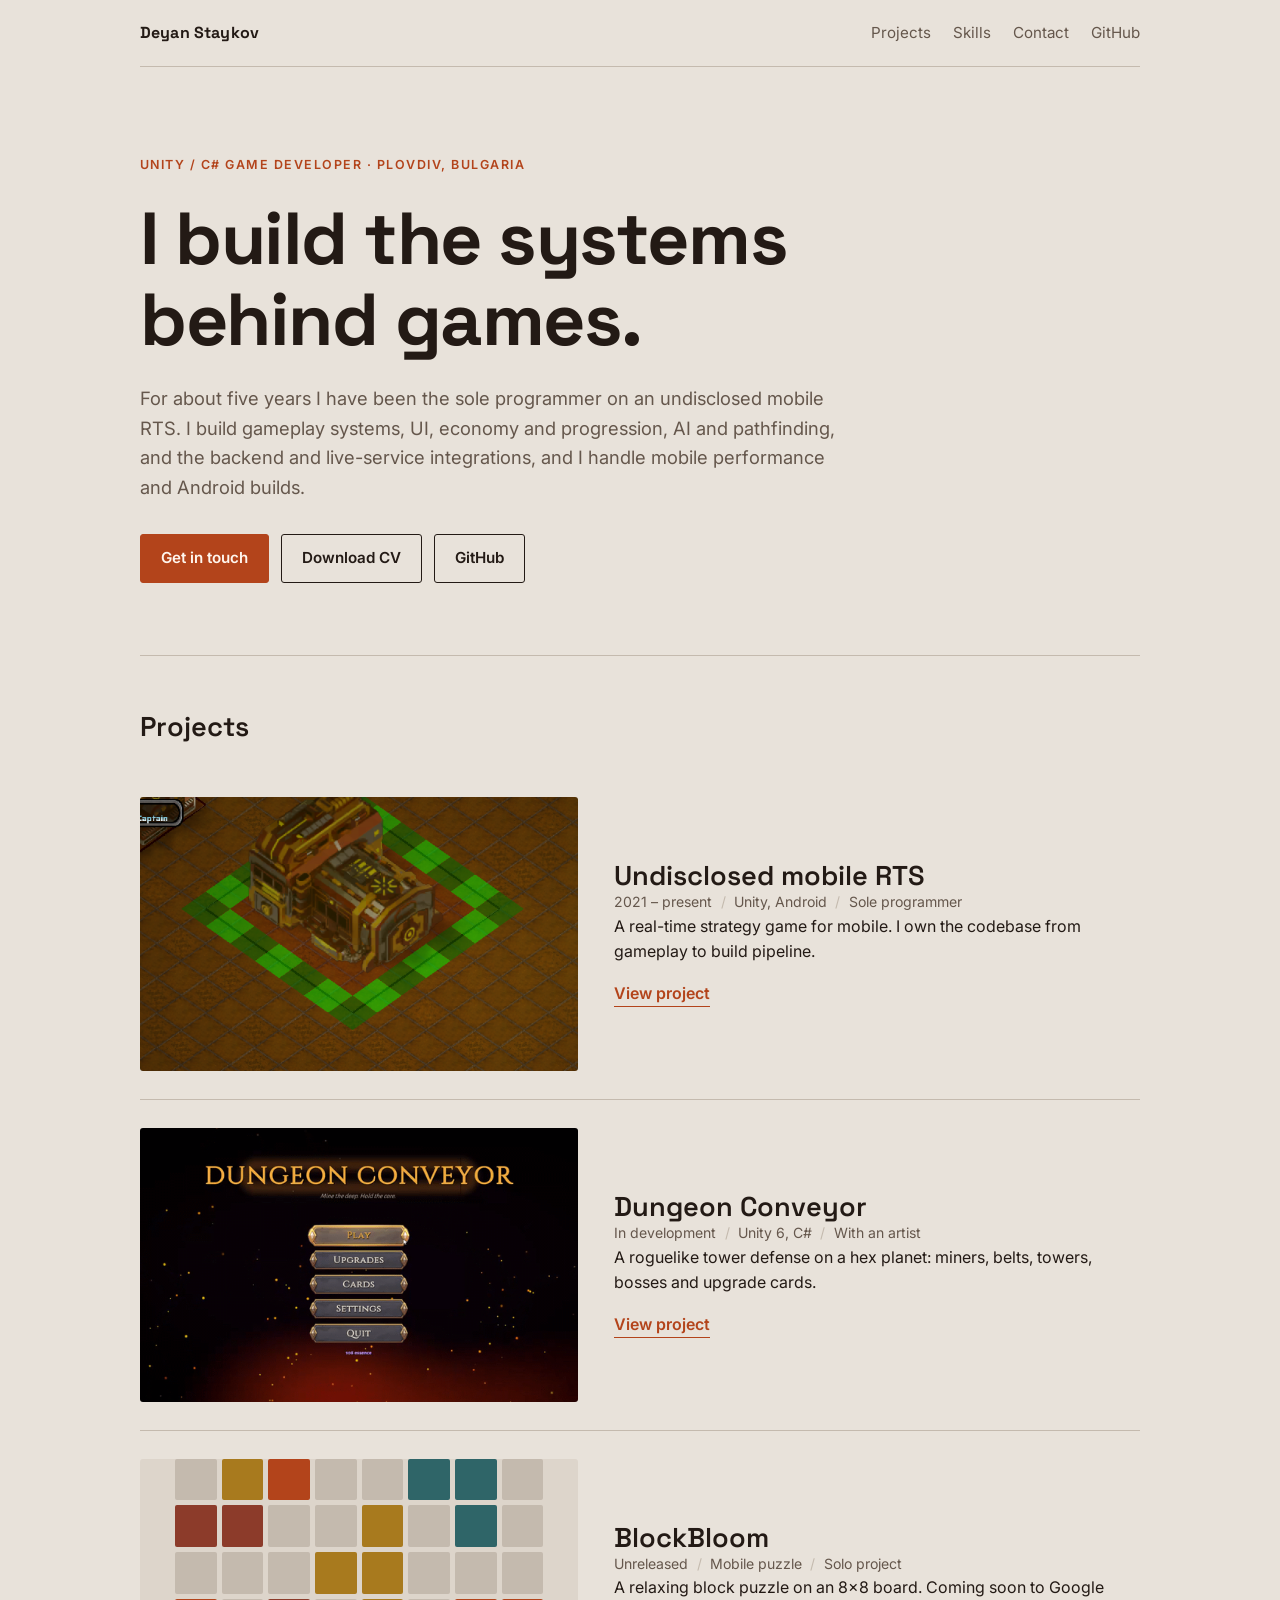
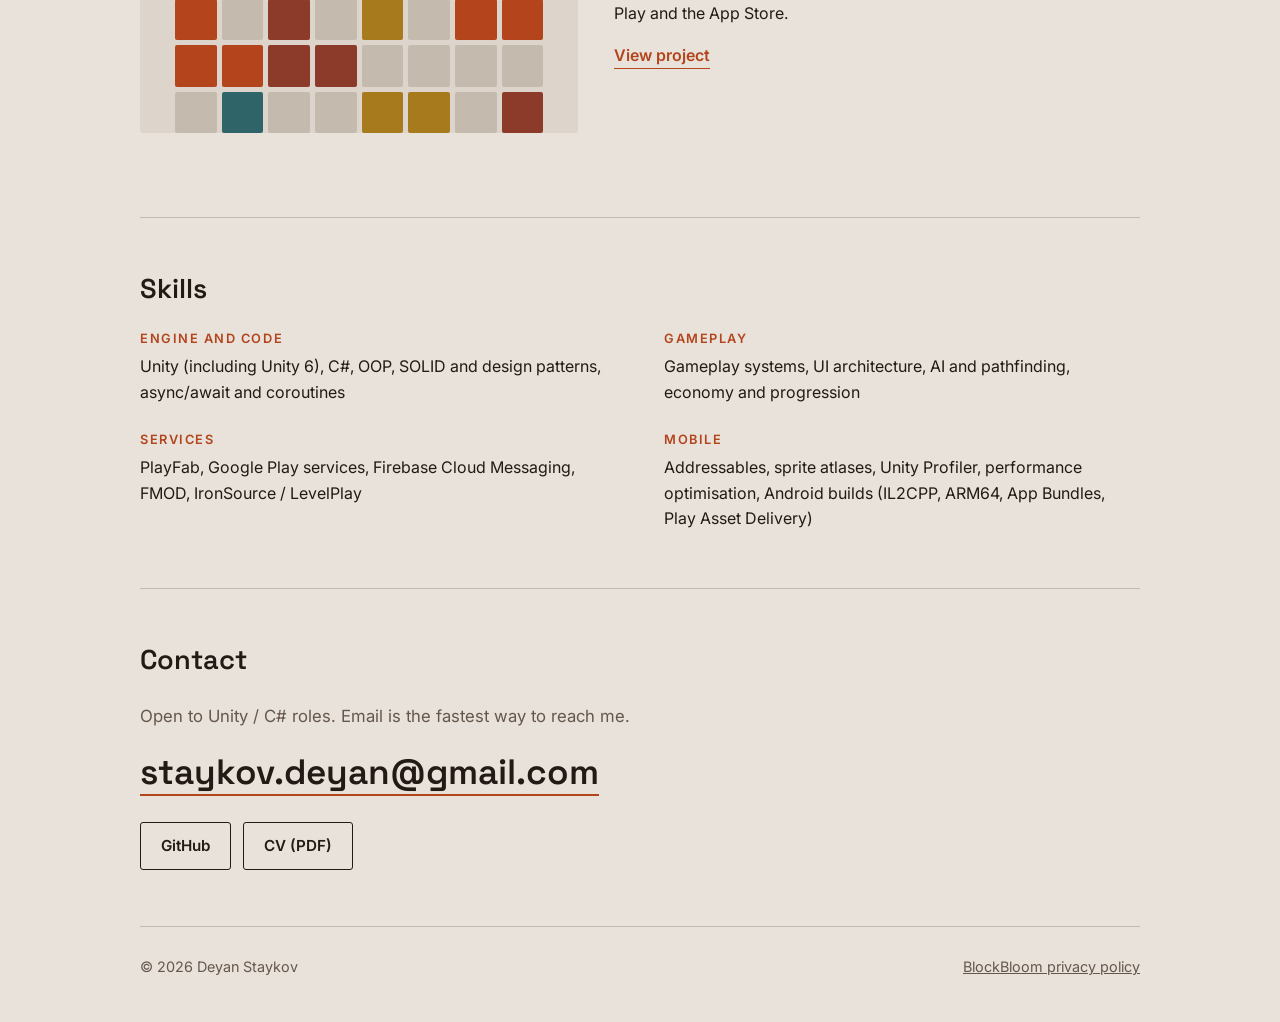
==== commit 5e0d5e41: "Styling V2" ====
--- a/index.html
+++ b/index.html
@@ -5,109 +5,103 @@
   <meta name="viewport" content="width=device-width, initial-scale=1">
   <title>Deyan Staykov – Unity / C# Game Developer</title>
   <meta name="description" content="Portfolio of Deyan Staykov, Unity / C# game developer: an undisclosed mobile RTS, Dungeon Conveyor and BlockBloom.">
+  <link rel="preconnect" href="https://fonts.googleapis.com">
+  <link rel="preconnect" href="https://fonts.gstatic.com" crossorigin>
+  <link href="https://fonts.googleapis.com/css2?family=Inter:wght@400;500;600&family=Space+Grotesk:wght@500;600;700&display=swap" rel="stylesheet">
   <link rel="stylesheet" href="/style.css">
   <link rel="stylesheet" href="/portfolio.css">
 </head>
 <body>
-  <nav class="nav">
-    <div class="nav-inner">
+  <div class="wrap">
+    <header class="top">
       <a class="brand" href="/">Deyan Staykov</a>
-      <ul>
-        <li><a class="link" href="/#projects">Projects</a></li>
-        <li><a class="link" href="/#skills">Skills</a></li>
-        <li><a class="link" href="/#contact">Contact</a></li>
-        <li><a class="link" href="https://github.com/JustAcceptTheUsername">GitHub</a></li>
-      </ul>
-    </div>
-  </nav>
-
-  <main class="wrap">
-
-    <header class="hero">
-      <p class="eyebrow">Unity / C# game developer · Plovdiv, Bulgaria</p>
-      <h1>I build the systems behind mobile games.</h1>
-      <p class="lead">
-        For about five years I have been the sole programmer on an undisclosed mobile RTS.
-        I build gameplay systems, UI, economy and progression, AI and pathfinding, and the backend and
-        live-service integrations, and I handle mobile performance and Android builds.
-      </p>
-      <div class="cta">
-        <a class="btn primary" href="mailto:staykov.deyan@gmail.com">Email me</a>
-        <a class="btn" href="/Deyan Staykov - Unity Developer - Resume.pdf">Download CV</a>
-        <a class="btn" href="https://github.com/JustAcceptTheUsername">GitHub</a>
-      </div>
+      <nav aria-label="Primary">
+        <a href="/#projects">Projects</a>
+        <a href="/#skills">Skills</a>
+        <a href="/#contact">Contact</a>
+        <a href="https://github.com/JustAcceptTheUsername">GitHub</a>
+      </nav>
     </header>
 
-    <section id="projects">
-      <h2>Projects</h2>
-      <div class="grid3">
+    <main style="max-width:none;padding:0">
+      <div class="hero">
+        <p class="label">Unity / C# game developer · Plovdiv, Bulgaria</p>
+        <h1>I build the systems behind games.</h1>
+        <p class="sub">For about five years I have been the sole programmer on an undisclosed mobile RTS. I build gameplay systems, UI, economy and progression, AI and pathfinding, and the backend and live-service integrations, and I handle mobile performance and Android builds.</p>
+        <div class="actions">
+          <a class="btn solid" href="/#contact">Get in touch</a>
+          <a class="btn" href="/Deyan Staykov - Unity Developer - Resume.pdf">Download CV</a>
+          <a class="btn" href="https://github.com/JustAcceptTheUsername">GitHub</a>
+        </div>
+      </div>
 
-        <a class="pcard" href="/projects/mobile-rts/">
-          <div class="thumb"><img src="/assets/age-of-alloy/building-placement.png" alt="Building placement in the mobile RTS" loading="lazy"></div>
-          <div class="body">
+      <section id="projects">
+        <div class="sec-head"><h2>Projects</h2></div>
+
+        <article class="proj">
+          <div class="media"><img src="/assets/age-of-alloy/building-placement.png" alt="Building placement in the mobile RTS" loading="lazy"></div>
+          <div>
             <h3>Undisclosed mobile RTS</h3>
-            <ul class="meta-row"><li>2021 – present</li><li>Unity · Android</li><li>Sole programmer</li></ul>
-            <p>A real-time strategy game for mobile. I own the codebase from gameplay to build pipeline.</p>
-            <span class="more">View project →</span>
+            <p class="facts"><span>2021 – present</span><span>Unity, Android</span><span>Sole programmer</span></p>
+            <p class="desc">A real-time strategy game for mobile. I own the codebase from gameplay to build pipeline.</p>
+            <a class="go" href="/projects/mobile-rts/">View project</a>
           </div>
-        </a>
+        </article>
 
-        <a class="pcard" href="/projects/dungeon-conveyor/">
-          <div class="thumb"><img src="/assets/dungeonconveyor-gameplay.gif" alt="Dungeon Conveyor gameplay" loading="lazy"></div>
-          <div class="body">
+        <article class="proj">
+          <div class="media"><img src="/assets/dungeonconveyor-gameplay.gif" alt="Dungeon Conveyor gameplay" loading="lazy"></div>
+          <div>
             <h3>Dungeon Conveyor</h3>
-            <ul class="meta-row"><li>In development</li><li>Unity 6 · C#</li><li>With an artist</li></ul>
-            <p>A roguelike tower defense on a hex planet: miners, belts, towers, bosses and upgrade cards.</p>
-            <span class="more">View project →</span>
+            <p class="facts"><span>In development</span><span>Unity 6, C#</span><span>With an artist</span></p>
+            <p class="desc">A roguelike tower defense on a hex planet: miners, belts, towers, bosses and upgrade cards.</p>
+            <a class="go" href="/projects/dungeon-conveyor/">View project</a>
           </div>
-        </a>
+        </article>
 
-        <a class="pcard" href="/projects/blockbloom/">
-          <div class="thumb">
+        <article class="proj">
+          <div class="media">
             <div class="board" aria-hidden="true">
               <i></i><i></i><i class="a"></i><i class="a"></i><i></i><i></i><i class="c"></i><i></i>
               <i></i><i class="b"></i><i class="a"></i><i></i><i></i><i class="c"></i><i class="c"></i><i></i>
-              <i class="b"></i><i class="b"></i><i></i><i></i><i class="d"></i><i></i><i class="c"></i><i></i>
-              <i></i><i></i><i></i><i class="d"></i><i class="d"></i><i></i><i></i><i></i>
-              <i class="a"></i><i></i><i class="b"></i><i></i><i class="d"></i><i></i><i class="a"></i><i class="a"></i>
-              <i class="a"></i><i class="a"></i><i class="b"></i><i class="b"></i><i></i><i></i><i></i><i></i>
-              <i></i><i class="c"></i><i></i><i></i><i class="d"></i><i class="d"></i><i></i><i class="b"></i>
-              <i></i><i class="c"></i><i class="c"></i><i></i><i></i><i class="a"></i><i></i><i class="b"></i>
+              <i class="d"></i><i class="d"></i><i></i><i></i><i class="b"></i><i></i><i class="c"></i><i></i>
+              <i></i><i></i><i></i><i class="b"></i><i class="b"></i><i></i><i></i><i></i>
+              <i class="a"></i><i></i><i class="d"></i><i></i><i class="b"></i><i></i><i class="a"></i><i class="a"></i>
+              <i class="a"></i><i class="a"></i><i class="d"></i><i class="d"></i><i></i><i></i><i></i><i></i>
+              <i></i><i class="c"></i><i></i><i></i><i class="b"></i><i class="b"></i><i></i><i class="d"></i>
+              <i></i><i class="c"></i><i class="c"></i><i></i><i></i><i class="a"></i><i></i><i class="d"></i>
             </div>
           </div>
-          <div class="body">
+          <div>
             <h3>BlockBloom</h3>
-            <ul class="meta-row"><li>Unreleased</li><li>Mobile puzzle</li><li>Solo project</li></ul>
-            <p>A relaxing block puzzle on an 8×8 board. Coming soon to Google Play and the App Store.</p>
-            <span class="more">View project →</span>
+            <p class="facts"><span>Unreleased</span><span>Mobile puzzle</span><span>Solo project</span></p>
+            <p class="desc">A relaxing block puzzle on an 8×8 board. Coming soon to Google Play and the App Store.</p>
+            <a class="go" href="/projects/blockbloom/">View project</a>
           </div>
-        </a>
+        </article>
+      </section>
 
-      </div>
-    </section>
+      <section id="skills">
+        <div class="sec-head"><h2>Skills</h2></div>
+        <div class="skills">
+          <div><h3>Engine and code</h3><p>Unity (including Unity 6), C#, OOP, SOLID and design patterns, async/await and coroutines</p></div>
+          <div><h3>Gameplay</h3><p>Gameplay systems, UI architecture, AI and pathfinding, economy and progression</p></div>
+          <div><h3>Services</h3><p>PlayFab, Google Play services, Firebase Cloud Messaging, FMOD, IronSource / LevelPlay</p></div>
+          <div><h3>Mobile</h3><p>Addressables, sprite atlases, Unity Profiler, performance optimisation, Android builds (IL2CPP, ARM64, App Bundles, Play Asset Delivery)</p></div>
+        </div>
+      </section>
 
-    <section id="skills">
-      <h2>Skills</h2>
-      <ul class="chips">
-        <li>Unity (incl. Unity 6)</li><li>C#</li><li>OOP, SOLID, design patterns</li><li>Gameplay systems</li>
-        <li>UI architecture</li><li>AI and pathfinding</li><li>Economy and progression</li>
-        <li>Async/await, coroutines</li><li>PlayFab</li><li>Google Play services</li>
-        <li>Firebase Cloud Messaging</li><li>FMOD</li><li>IronSource / LevelPlay</li>
-        <li>Addressables</li><li>Sprite atlases</li><li>Unity Profiler</li>
-        <li>Mobile performance optimisation</li><li>Android (IL2CPP, ARM64, App Bundles, Play Asset Delivery)</li>
-      </ul>
-    </section>
+      <section id="contact" class="contact">
+        <div class="sec-head"><h2>Contact</h2></div>
+        <p>Open to Unity / C# roles. Email is the fastest way to reach me.</p>
+        <span class="mail"><a href="mailto:staykov.deyan@gmail.com">staykov.deyan@gmail.com</a></span>
+        <div class="actions">
+          <a class="btn" href="https://github.com/JustAcceptTheUsername">GitHub</a>
+          <a class="btn" href="/Deyan Staykov - Unity Developer - Resume.pdf">CV (PDF)</a>
+        </div>
+      </section>
+    </main>
 
-    <section id="contact">
-      <h2>Contact</h2>
-      <p>Open to Unity / C# roles. The fastest way to reach me is email.</p>
-      <div class="cta">
-        <a class="btn primary" href="mailto:staykov.deyan@gmail.com">staykov.deyan@gmail.com</a>
-        <a class="btn" href="https://github.com/JustAcceptTheUsername">GitHub</a>
-      </div>
-    </section>
-
-  </main>
-  <footer>© 2026 Deyan Staykov · <a href="/privacy/">BlockBloom privacy policy</a></footer>
+    <footer class="foot"><span>© 2026 Deyan Staykov</span><a href="/privacy/">BlockBloom privacy policy</a></footer>
+  </div>
 </body>
 </html>
--- a/style.css
+++ b/style.css
@@ -1,16 +1,33 @@
+/* Shared base: colour tokens and plain-document styles (the privacy page uses this
+   file on its own). Light by default, dark when the visitor's system is dark. */
 :root {
-  --bg: #1c2140;
-  --card: #2b3359;
-  --text: #f2f4ff;
-  --muted: #aab1d6;
-  --accent: #ffd645;
+  --bg: #E8E2DA;          /* warm stone */
+  --card: #DDD5CB;        /* darker stone for panels and image wells */
+  --text: #231A15;        /* espresso */
+  --muted: #65574C;
+  --line: #C4BAAE;
+  --accent: #B3441B;      /* rust */
+  --accent-ink: #FFF6EE;
+  --brass: #A87A1E;
+  --steel: #2F6568;
+  --brick: #8C3B2A;
+  --font-display: "Space Grotesk", system-ui, sans-serif;
+  --font-body: "Inter", system-ui, -apple-system, "Segoe UI", Roboto, sans-serif;
+  color-scheme: light;
+}
+@media (prefers-color-scheme: dark) {
+  :root {
+    --bg: #1E1814; --card: #2A221C; --text: #F0E6DA; --muted: #B3A394; --line: #41362D;
+    --accent: #F08A4B; --accent-ink: #1E1814; --brass: #D9A441; --steel: #4FA3A5; --brick: #C25A41;
+    color-scheme: dark;
+  }
 }
 
 * { box-sizing: border-box; }
 
 body {
   margin: 0;
-  font-family: system-ui, -apple-system, "Segoe UI", Roboto, sans-serif;
+  font-family: var(--font-body);
   background: var(--bg);
   color: var(--text);
   line-height: 1.6;
@@ -33,13 +50,13 @@
 
 .card {
   background: var(--card);
-  border-radius: 14px;
+  border-radius: 4px;
   padding: 4px 22px 14px;
   margin-top: 28px;
 }
 
 table { border-collapse: collapse; width: 100%; margin: 12px 0; }
-th, td { text-align: left; padding: 8px 10px; border-bottom: 1px solid var(--card); vertical-align: top; }
+th, td { text-align: left; padding: 8px 10px; border-bottom: 1px solid var(--line); vertical-align: top; }
 th { color: var(--muted); font-weight: 600; }
 
 footer {
--- a/portfolio.css
+++ b/portfolio.css
@@ -1,103 +1,98 @@
-/* Portfolio layer. Loaded after style.css (which supplies the colour variables
-   and is shared with the privacy page, so it is left untouched). */
-:root {
-  --line: rgba(170, 177, 214, .18);
-  --card-hi: #343d6a;
-  --radius: 16px;
-}
+/* Portfolio layer. Loaded after style.css, which supplies the colour tokens.
+   Layout: left-aligned editorial column, projects as wide rows, grouped skills. */
 
 html { scroll-behavior: smooth; }
-body { background: radial-gradient(1200px 600px at 80% -10%, #2a3170 0%, transparent 60%), var(--bg); background-attachment: fixed; }
+body { font-size: 16px; }
+.wrap { max-width: 1040px; margin: 0 auto; padding: 0 20px; }
+.wrap h1, .wrap h2, .wrap h3 { font-family: var(--font-display); line-height: 1.1; margin: 0; text-wrap: balance; color: var(--text); }
+.wrap p { margin: 0; }
+.wrap a { color: inherit; }
 
-.wrap { max-width: 1000px; margin: 0 auto; padding: 0 20px 48px; }
-.wrap h1 { font-size: clamp(2rem, 5vw, 3rem); line-height: 1.1; }
-.wrap h2 { margin: 0 0 .4em; }
-.wrap section { margin-top: 64px; }
-.wrap p { max-width: 68ch; }
-
-/* ---------- top nav ---------- */
-.nav {
-  position: sticky; top: 0; z-index: 10;
-  background: rgba(28, 33, 64, .85); backdrop-filter: blur(10px);
-  border-bottom: 1px solid var(--line);
-}
-.nav-inner {
-  max-width: 1000px; margin: 0 auto; padding: 12px 20px;
-  display: flex; align-items: center; justify-content: space-between; gap: 16px; flex-wrap: wrap;
-}
-.brand { color: var(--text); font-weight: 700; text-decoration: none; letter-spacing: .02em; }
-.nav ul { list-style: none; margin: 0; padding: 0; display: flex; gap: 4px; flex-wrap: wrap; }
-.nav a.link { color: var(--muted); text-decoration: none; padding: 6px 12px; border-radius: 8px; font-size: .95rem; }
-.nav a.link:hover { color: var(--text); background: var(--card); }
-.nav a.link[aria-current="page"] { color: var(--accent); }
+/* ---------- header ---------- */
+.top { display: flex; justify-content: space-between; align-items: baseline; gap: 16px; flex-wrap: wrap; padding: 20px 0; border-bottom: 1px solid var(--line); }
+.brand { font-family: var(--font-display); font-weight: 700; text-decoration: none; letter-spacing: .01em; }
+.top nav { display: flex; gap: 22px; flex-wrap: wrap; }
+.top nav a { color: var(--muted); text-decoration: none; font-size: .95rem; }
+.top nav a:hover, .top nav a:focus-visible, .top nav a[aria-current="page"] { color: var(--accent); }
 
 /* ---------- hero ---------- */
-.hero { padding: 72px 0 8px; }
-.eyebrow { color: var(--accent); font-weight: 600; letter-spacing: .08em; text-transform: uppercase; font-size: .8rem; margin: 0 0 12px; }
-.hero .lead { font-size: 1.2rem; max-width: 60ch; margin-top: 16px; }
-.cta { display: flex; flex-wrap: wrap; gap: 10px; margin-top: 28px; }
-.btn {
-  display: inline-block; padding: 11px 20px; border-radius: 10px; text-decoration: none; font-weight: 600;
-  border: 1px solid var(--accent); color: var(--accent); transition: transform .15s, background .15s, color .15s;
-}
-.btn:hover { transform: translateY(-2px); }
-.btn.primary { background: var(--accent); color: #1c2140; }
-.btn.primary:hover { background: #ffe27a; }
+.hero { padding: 88px 0 72px; display: grid; gap: 24px; }
+.label { font-size: .78rem; font-weight: 600; letter-spacing: .12em; text-transform: uppercase; color: var(--accent); }
+.hero h1 { font-size: clamp(2.4rem, 7vw, 4.6rem); font-weight: 700; letter-spacing: -.02em; max-width: 14ch; }
+.hero .sub { font-size: 1.15rem; color: var(--muted); max-width: 58ch; }
+.actions { display: flex; flex-wrap: wrap; gap: 12px; margin-top: 8px; }
+.btn { display: inline-block; padding: 11px 20px; border: 1.5px solid var(--text); border-radius: 3px; font-weight: 600; text-decoration: none; font-size: .95rem; color: var(--text); }
+.btn:hover, .btn:focus-visible { background: var(--text); color: var(--bg); }
+.wrap a.btn.solid { background: var(--accent); border-color: var(--accent); color: var(--accent-ink); }
+.wrap a.btn.solid:hover, .wrap a.btn.solid:focus-visible { background: var(--text); border-color: var(--text); color: var(--bg); }
+.wrap a.btn { color: var(--text); }
+.wrap a.btn:hover, .wrap a.btn:focus-visible { color: var(--bg); }
+.wrap a.btn.solid { color: var(--accent-ink); }
 
-/* ---------- project cards ---------- */
-.grid3 { display: grid; grid-template-columns: repeat(auto-fit, minmax(290px, 1fr)); gap: 20px; margin-top: 24px; }
-.pcard {
-  display: flex; flex-direction: column; background: var(--card); border: 1px solid var(--line);
-  border-radius: var(--radius); overflow: hidden; text-decoration: none; color: var(--text);
-  transition: transform .18s, border-color .18s, background .18s;
-}
-.pcard:hover { transform: translateY(-4px); border-color: var(--accent); background: var(--card-hi); }
-.pcard .thumb { aspect-ratio: 16 / 9; background: #11142b; overflow: hidden; }
-.pcard .thumb img, .pcard .thumb video { width: 100%; height: 100%; object-fit: cover; display: block; }
-.pcard .body { padding: 16px 18px 20px; }
-.pcard h3 { margin: 0 0 4px; font-size: 1.2rem; color: var(--text); }
-.pcard p { margin: 8px 0 0; color: var(--muted); font-size: .95rem; }
-.pcard .more { display: inline-block; margin-top: 12px; color: var(--accent); font-weight: 600; font-size: .9rem; }
+/* ---------- sections ---------- */
+.wrap section { padding: 56px 0; border-top: 1px solid var(--line); margin: 0; }
+.sec-head { margin-bottom: 28px; }
+.sec-head h2, .wrap section > h2 { font-size: 1.7rem; font-weight: 600; margin-bottom: 18px; }
+.sec-head h2 { margin-bottom: 0; }
 
-.board { display: grid; grid-template-columns: repeat(8, 1fr); gap: 4px; padding: 18px; height: 100%; align-content: center; }
-.board i { aspect-ratio: 1; border-radius: 4px; background: #3a4478; }
-.board i.a { background: #ffd645; } .board i.b { background: #ff7a59; } .board i.c { background: #5ac8fa; } .board i.d { background: #8be28b; }
+/* ---------- project rows (home) ---------- */
+.proj { display: grid; grid-template-columns: minmax(0, 5fr) minmax(0, 6fr); gap: 36px; align-items: center; padding: 28px 0; }
+.proj + .proj { border-top: 1px solid var(--line); }
+.proj .media { aspect-ratio: 16 / 10; max-width: 100%; background: var(--card); border-radius: 3px; overflow: hidden; }
+.proj .media img { width: 100%; height: 100%; object-fit: cover; display: block; }
+.proj h3 { font-size: 1.7rem; font-weight: 600; }
+.facts { margin: 10px 0 14px; color: var(--muted); font-size: .88rem; }
+.facts span + span::before { content: "/"; margin: 0 .6em; color: var(--line); }
+.proj .desc { max-width: 52ch; }
+.wrap a.go { display: inline-block; margin-top: 16px; font-weight: 600; color: var(--accent); text-decoration: none; border-bottom: 1.5px solid currentColor; }
+.wrap a.go:hover, .wrap a.go:focus-visible { color: var(--text); }
 
-/* ---------- chips and meta ---------- */
-.chips { list-style: none; margin: 14px 0 0; padding: 0; display: flex; flex-wrap: wrap; gap: 8px; }
-.chips li { padding: 5px 12px; border-radius: 999px; border: 1px solid var(--line); background: rgba(43, 51, 89, .6); font-size: .88rem; color: var(--text); }
-.meta-row { display: flex; flex-wrap: wrap; gap: 8px; margin: 14px 0 0; padding: 0; list-style: none; }
-.meta-row li { font-size: .85rem; color: var(--muted); padding: 4px 10px; border: 1px solid var(--line); border-radius: 8px; }
+.board { display: grid; grid-template-columns: repeat(8, 1fr); gap: 5px; padding: 8%; height: 100%; align-content: center; }
+.board i { aspect-ratio: 1; border-radius: 2px; background: var(--line); }
+.board .a { background: var(--accent); } .board .b { background: var(--brass); }
+.board .c { background: var(--steel); } .board .d { background: var(--brick); }
+
+/* ---------- skills + contact ---------- */
+.skills { display: grid; grid-template-columns: repeat(2, minmax(0, 1fr)); gap: 28px 48px; }
+.skills h3 { font-family: var(--font-body); font-size: .8rem; font-weight: 600; letter-spacing: .12em; text-transform: uppercase; color: var(--accent); margin-bottom: 8px; }
+.contact > p { max-width: 52ch; color: var(--muted); font-size: 1.05rem; }
+.contact .mail { display: block; font-family: var(--font-display); font-size: clamp(1.4rem, 4vw, 2.2rem); font-weight: 600; margin: 14px 0 22px; word-break: break-word; }
+.contact .mail a { text-decoration: none; border-bottom: 2px solid var(--accent); }
 
 /* ---------- project pages ---------- */
 .crumb { margin: 28px 0 0; font-size: .92rem; }
-.crumb a { color: var(--muted); text-decoration: none; }
-.crumb a:hover { color: var(--accent); }
-.phead { padding: 24px 0 8px; }
-.note { background: rgba(255, 214, 69, .08); border: 1px solid rgba(255, 214, 69, .3); border-radius: 12px; padding: 12px 16px; color: var(--muted); font-size: .93rem; max-width: 68ch; }
-.two { display: grid; grid-template-columns: 1fr 1fr; gap: 28px; }
+.wrap .crumb a { color: var(--muted); text-decoration: none; }
+.wrap .crumb a:hover { color: var(--accent); }
+.phead { padding: 32px 0 56px; display: grid; gap: 14px; }
+.phead h1 { font-size: clamp(2.2rem, 6vw, 3.6rem); font-weight: 700; letter-spacing: -.02em; }
+.phead .lead { margin-top: 6px; max-width: 62ch; color: var(--muted); }
+.note { border-left: 3px solid var(--accent); padding: 8px 0 8px 14px; color: var(--muted); font-size: .93rem; max-width: 66ch; }
+.two { display: grid; grid-template-columns: repeat(2, minmax(0, 1fr)); gap: 28px 48px; }
 .list { padding-left: 1.2em; margin: 0; }
-.list li { margin: .35em 0; }
-.shot { display: block; width: 100%; height: auto; border-radius: 12px; border: 1px solid var(--line); background: #000; }
-.gallery { display: grid; grid-template-columns: repeat(auto-fit, minmax(300px, 1fr)); gap: 16px; margin-top: 18px; }
-.gallery.pair { grid-template-columns: repeat(2, 1fr); }
-.phead .lead { margin-top: 20px; }
+.list li { margin: .4em 0; }
+.shot { display: block; width: 100%; height: auto; border-radius: 3px; background: #000; }
+.gallery { display: grid; grid-template-columns: repeat(auto-fit, minmax(300px, 1fr)); gap: 16px; }
+.gallery.pair { grid-template-columns: repeat(2, minmax(0, 1fr)); }
 .gallery.thumbs { grid-template-columns: repeat(auto-fill, minmax(180px, 1fr)); }
-.gallery.thumbs img { height: 150px; width: 100%; object-fit: cover; border-radius: 10px; border: 1px solid var(--line); }
-.pnav { display: flex; justify-content: space-between; gap: 16px; flex-wrap: wrap; margin-top: 72px; padding-top: 24px; border-top: 1px solid var(--line); }
-.pnav a { text-decoration: none; font-weight: 600; }
+.gallery.thumbs img { height: 150px; width: 100%; object-fit: cover; border-radius: 3px; }
+.stack { display: grid; gap: 16px; }
+.tags { list-style: none; margin: 0; padding: 0; display: flex; flex-wrap: wrap; gap: 6px 18px; color: var(--muted); }
+.pnav { display: flex; justify-content: space-between; gap: 16px; flex-wrap: wrap; padding: 24px 0 8px; border-top: 1px solid var(--line); margin-top: 24px; }
+.wrap .pnav a { text-decoration: none; font-weight: 600; color: var(--accent); }
+.wrap .pnav a:hover { color: var(--text); }
 
 /* ---------- footer ---------- */
-footer { border-top: 1px solid var(--line); max-width: none; padding: 24px 20px 40px; text-align: center; }
-footer a { color: var(--muted); }
-footer a:hover { color: var(--accent); }
+.wrap footer.foot { max-width: none; margin: 0; padding: 28px 0 44px; border-top: 1px solid var(--line); display: flex; justify-content: space-between; gap: 16px; flex-wrap: wrap; }
+.wrap footer.foot a { color: var(--muted); }
+.wrap footer.foot a:hover { color: var(--accent); }
 
-@media (max-width: 720px) {
-  .two { grid-template-columns: 1fr; }
-  .hero { padding-top: 40px; }
-  .wrap section { margin-top: 48px; }
+@media (max-width: 760px) {
+  .hero { padding: 56px 0 48px; }
+  .proj { grid-template-columns: minmax(0, 1fr); gap: 18px; }
+  .skills, .two { grid-template-columns: minmax(0, 1fr); }
+  .gallery.pair { grid-template-columns: minmax(0, 1fr); }
 }
 @media (prefers-reduced-motion: reduce) {
   html { scroll-behavior: auto; }
-  .btn, .pcard { transition: none; }
+  * { transition: none !important; }
 }
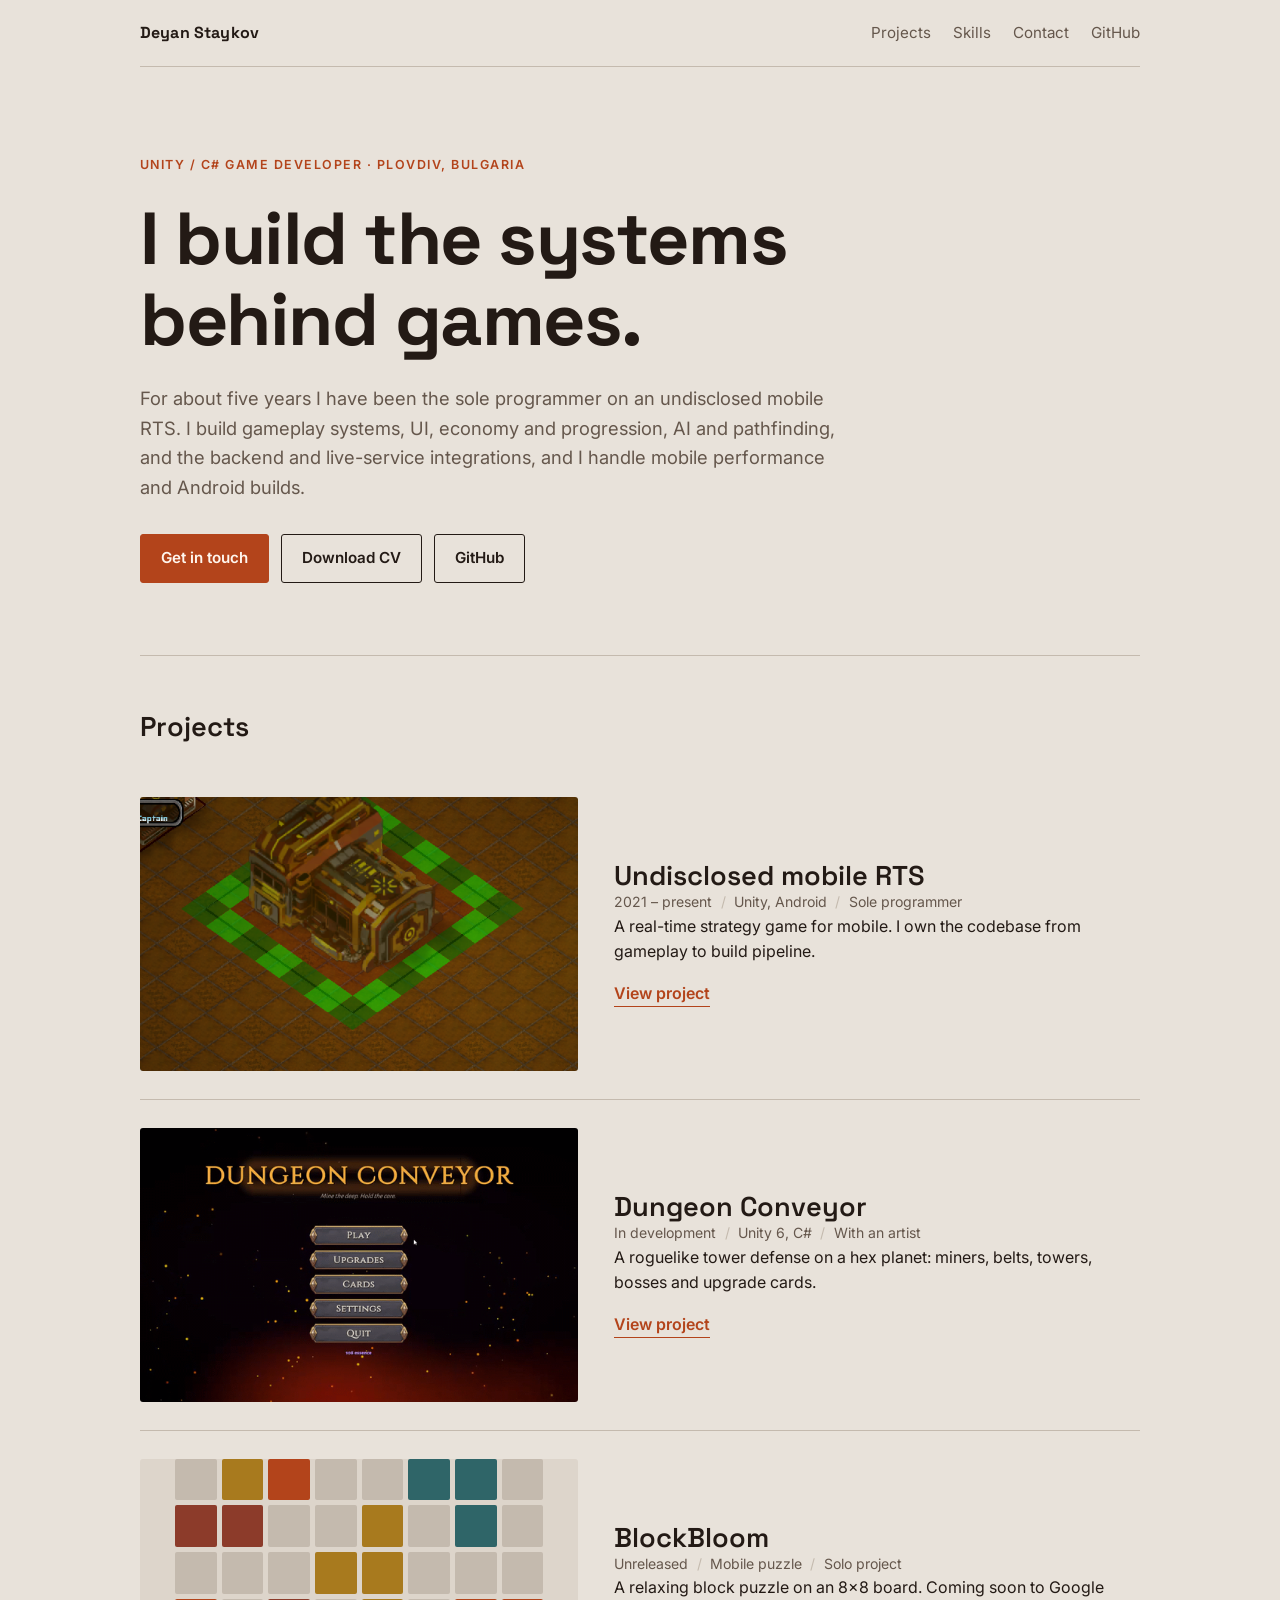
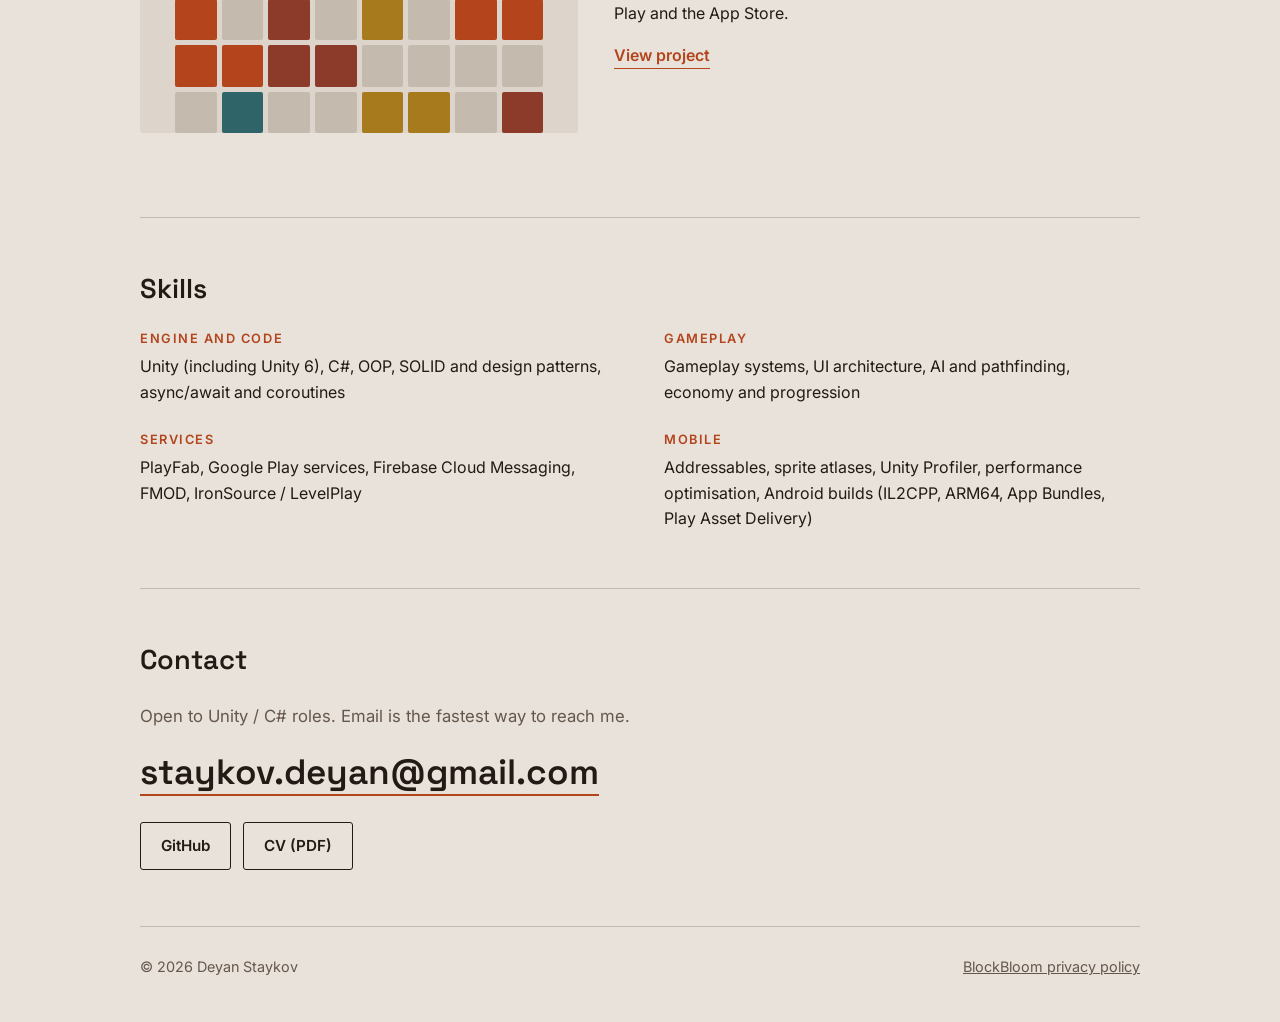
==== commit 3557433e: "RE:" ====
--- a/index.html
+++ b/index.html
@@ -23,7 +23,7 @@
       </nav>
     </header>
 
-    <main style="max-width:none;padding:0">
+    <main>
       <div class="hero">
         <p class="label">Unity / C# game developer · Plovdiv, Bulgaria</p>
         <h1>I build the systems behind games.</h1>
--- a/portfolio.css
+++ b/portfolio.css
@@ -96,3 +96,6 @@
   html { scroll-behavior: auto; }
   * { transition: none !important; }
 }
+
+.wrap main { max-width: none; margin: 0; padding: 0; }
+.gallery.pair video.shot { aspect-ratio: 16 / 10; object-fit: contain; }
